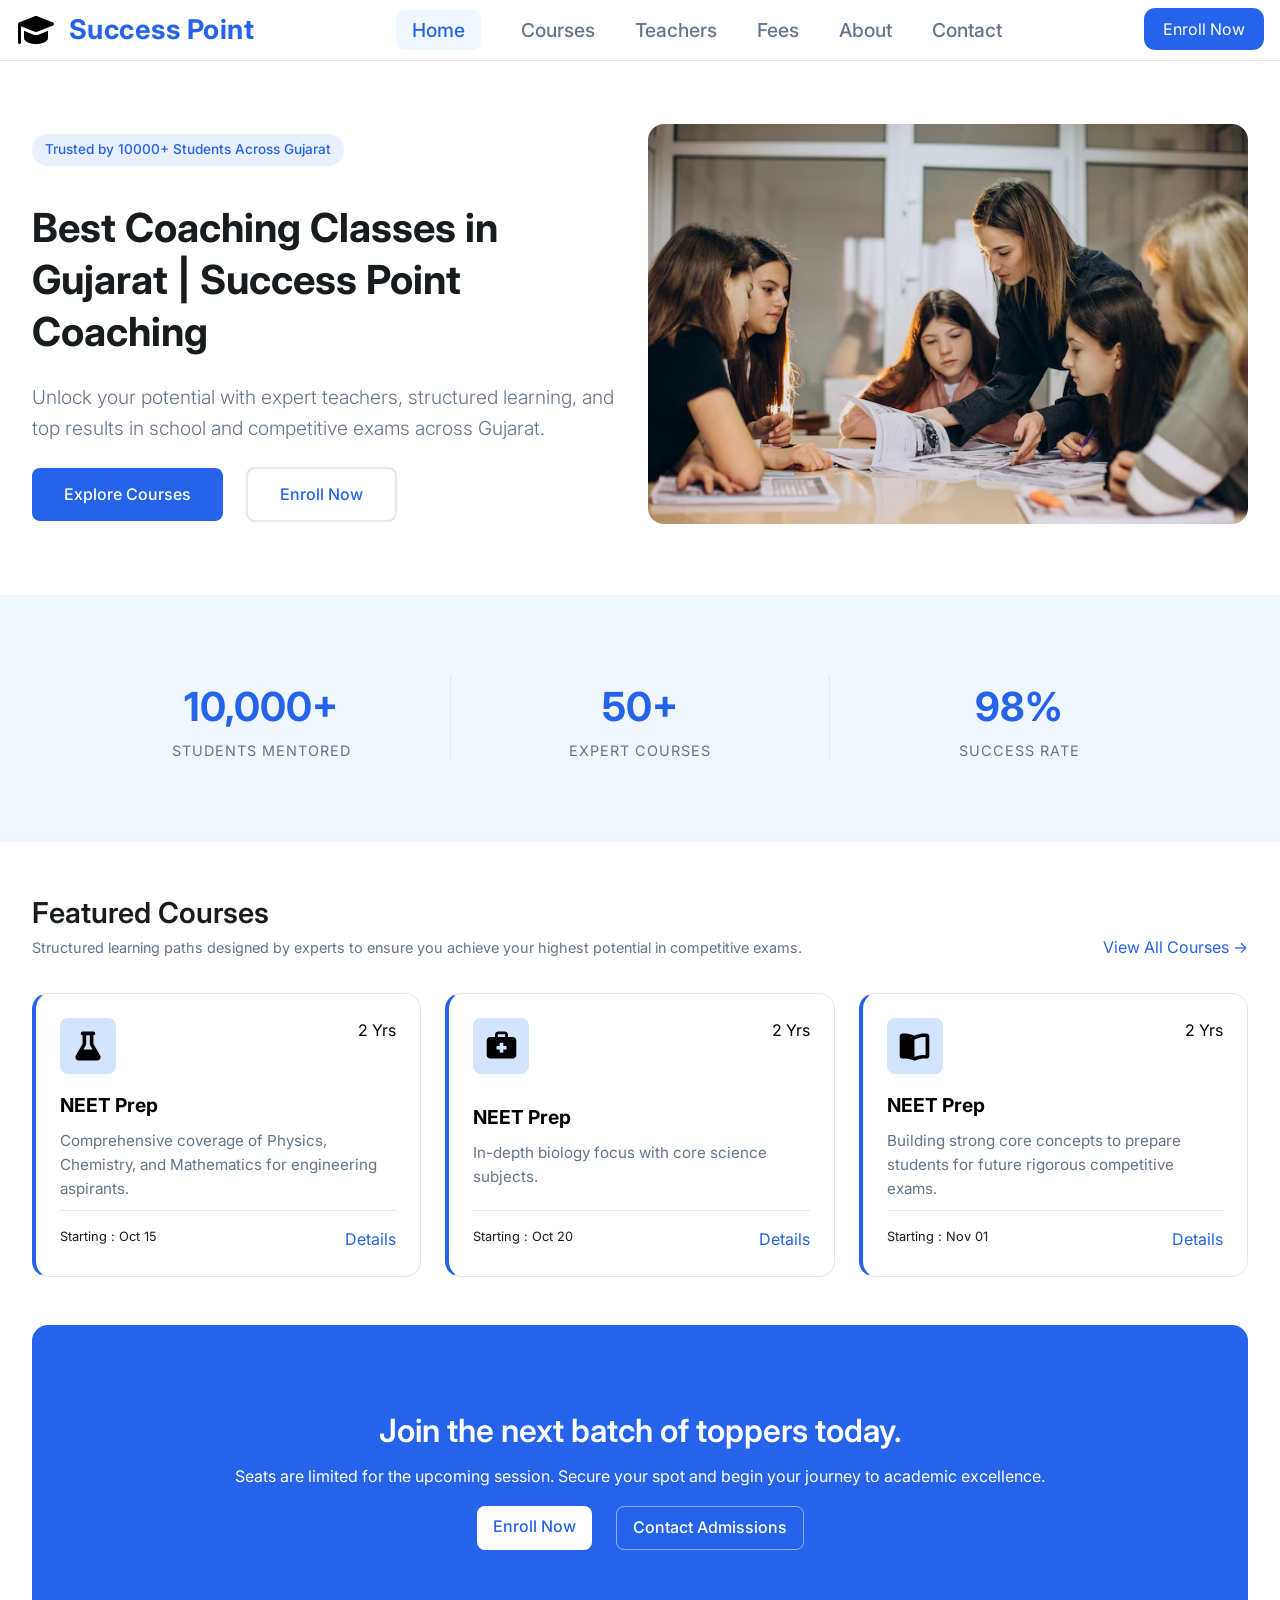
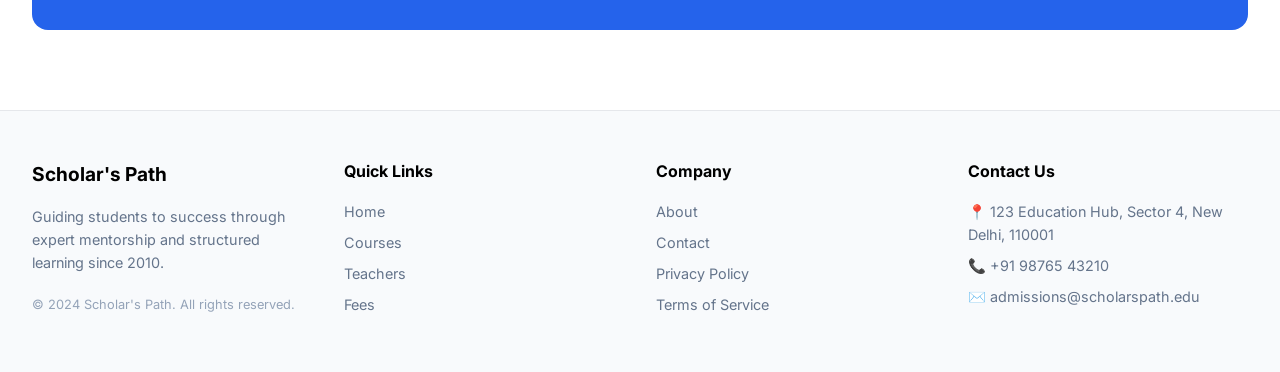
==== index.html @ a9bd7fce "coaching classes" ====
<!DOCTYPE html>
<html lang="en">
<head>
    <meta charset="UTF-8">
    <meta name="viewport" content="width=device-width, initial-scale=1.0">
    <title>Success Point Coaching Classes in Gujarat | Best Tuition for School Students</title>
    <link rel="stylesheet" href="CSS/index.css">
    <link rel="stylesheet" href="/CSS/style.css">
    <link href="https://fonts.googleapis.com/css2?family=Inter:wght@300;400;500;600;700&display=swap" rel="stylesheet">
    <meta name="description" content="Join Success Point Coaching Classes in Gujarat for expert tuition in Maths, Science & Commerce. Online & offline classes, experienced teachers & best results for school students.">
</head>
<body>
    <!-- header part -->
    <header class="header-container">
        <div class="header-content">
            <!-- Logo -->
            <div class="logo-container">
                <a href="#home" class="logo-content">
                    <img src="/Images/graduation-cap.svg" alt="Logo" class="logo-img">
                    <span class="logo-txt">Success Point</span>
                </a>
            </div>
             <!-- Navigation -->
            <nav>
                <ul class="nav-link">
                    <li><a href="index.html" class="nav-link-txt active">Home</a></li>
                    <li><a href="subject.html" class="nav-link-txt">Courses</a></li>
                    <li><a href="teachers.html" class="nav-link-txt">Teachers</a></li>
                    <li><a href="fees.html" class="nav-link-txt">Fees</a></li>
                    <li><a href="about.html" class="nav-link-txt">About</a></li>
                    <li><a href="contact.html" class="nav-link-txt">Contact</a></li>
                </ul>
            </nav>
            <!--Enroll Button-->
            <div class="header-button">
                <a href="Register and login/register.html" class="Enroll-button">Enroll Now</a>
            </div>
        </div>
    </header>
    <!-- section part -->
    <main class="section-container">
        <section class="section-content">
                <!-- section left  -->
                <div class="section-left">
                    <span class="tagline">Trusted by 10000+ Students Across Gujarat</span>
                    <h1 class="section-left-title">Best Coaching Classes in Gujarat | Success Point Coaching</h1>
                    <p class="section-left-des">Unlock your potential with expert teachers, structured learning, and top results 
                in school and competitive exams across Gujarat.</p>
                    <!-- section-button -->
                    <div class="section-btn">
                        <a href="#explore" class="explore-btn">Explore Courses</a>
                        <a href="#enroll" class="enroll-btn">Enroll Now</a>
                    </div>
                </div>
                <!-- section right -->
                <div class="section-right">
                    <div class="section-right-img-container">
                        <img src="/Images/section-img.avif" alt="Students studying at Success Point Coaching Classes in Gujarat" loading="lazy" class="section-right-img">
                    </div>
                </div>
        </section>
    </main>
    <!-- achivement section -->
    <section class="stats-container" aria-label="Coaching achievements">
        <div class="stats-content">
            <article class="stat-item">
                <h2 class="stat-item-title">10,000+</h2>
                <p class="stat-item-desc">Students Mentored</p>
            </article>
            <article class="stat-item">
                <h2 class="stat-item-title">50+</h2>
                <p class="stat-item-desc">Expert Courses</p>
            </article>
            <article class="stat-item">
                <h2 class="stat-item-title">98%</h2>
                <p class="stat-item-desc">Success Rate</p>
            </article>
        </div>
    </section>
    <!-- Featured Courses section -->
    <section class="courses-container">
        <div class="courses-content">
            <header class="courses-header">
                <div class="course-header-left">
                    <h2 class="courses-header-title">Featured Courses</h2>
                    <p class="courses-header-desc">
                    Structured learning paths designed by experts to ensure you achieve your highest 
                    potential in competitive exams.
                    </p>
                </div>
                <a href="#" class="view-all">View All Courses →</a>
            </header>
            <div class="courses-cards">
                <!-- Card 1 -->
                <article class="course-card">
                    <div class="course-card-top">
                        <div class="course-card-top-img-container">
                            <img src="/Images/Chemistry.svg" alt="chemistry" class="course-card-top-img">
                        </div>
                        <span class="badge">2 Yrs</span>
                    </div>
                    <div class="course-card-body">
                        <h3 class="course-card-title">NEET Prep</h3>
                        <p class="course-card-desc">Comprehensive coverage of Physics, Chemistry, and Mathematics for engineering aspirants.</p>
                    </div>
                    <div class="course-footer">
                        <span class="course-footer-span">Starting : Oct 15</span>
                        <a href="#" class="course-footer-details">Details</a>
                    </div>
                </article>
                <!-- Card 2 -->
                <article class="course-card">
                    <div class="course-card-top">
                        <div class="course-card-top-img-container">
                            <img src="/Images/medical.svg" alt="chemistry" class="course-card-top-img">
                        </div>
                        <span class="badge">2 Yrs</span>
                    </div>
                    <div class="course-card-body">
                        <h3 class="course-card-title">NEET Prep</h3>
                        <p class="course-card-desc">In-depth biology focus with core science subjects.</p>
                    </div>
                    <div class="course-footer">
                        <span class="course-footer-span">Starting : Oct 20</span>
                        <a href="#" class="course-footer-details">Details</a>
                    </div>
                </article>
                <!-- Card 3 -->
                <article class="course-card">
                    <div class="course-card-top">
                        <div class="course-card-top-img-container">
                            <img src="/Images/book.svg" alt="chemistry" class="course-card-top-img">
                        </div>
                        <span class="badge">2 Yrs</span>
                    </div>
                    <div class="course-card-body">
                        <h3 class="course-card-title">NEET Prep</h3>
                        <p class="course-card-desc">Building strong core concepts to prepare students for future rigorous competitive exams.</p>
                    </div>
                    <div class="course-footer">
                        <span class="course-footer-span">Starting : Nov 01</span>
                        <a href="#" class="course-footer-details">Details</a>
                    </div>
                </article>
            </div>
        </div>
    </section>
    <!-- CTA section -->
    <section class="cta-section">
        <div class="cta-content">
            <h2 class="cta-content-title">Join the next batch of toppers today.</h2>
            <p class="cta-content-desc">
                Seats are limited for the upcoming session. Secure your spot and begin 
                your journey to academic excellence.
            </p>
            <div class="cta-buttons">
                <a href="#" class="primary-btn">Enroll Now</a>
                <a href="#" class="secondary-btn">Contact Admissions</a>
            </div>
        </div>
    </section>
    <!--footer section-->
    <footer class="footer">
        <div class="footer-container">
            <!-- Left -->
            <div class="footer-col fade-in fade-in-delay-1">
                <h3 class="footer-col-title">Scholar's Path</h3>
                <p class="footer-col-desc">
                    Guiding students to success through expert mentorship and structured 
                    learning since 2010.
                </p>
                <span class="copyright">
                    © 2024 Scholar's Path. All rights reserved.
                </span>
            </div>
            <!-- Quick Links -->
            <div class="footer-col fade-in fade-in-delay-2">
                <h4 class="quick-title">Quick Links</h4>
                <ul class="footer-links">
                    <li class="footer-col-link"><a href="index.html" class="footer-col-link active">Home</a></li>
                    <li class="footer-col-link"><a href="course.html" class="footer-col-link">Courses</a></li>
                    <li class="footer-col-link"><a href="teachers.html" class="footer-col-link">Teachers</a></li>
                    <li class="footer-col-link"><a href="fees.html" class="footer-col-link">Fees</a></li>
                </ul>
            </div>
            <!-- Company -->
            <div class="footer-col fade-in fade-in-delay-3">
                <h4 class="quick-title">Company</h4>
                <ul class="footer-links">
                    <li class="footer-col-link"><a href="#" class="footer-col-link">About</a></li>
                    <li class="footer-col-link"><a href="#" class="footer-col-link">Contact</a></li>
                    <li class="footer-col-link"><a href="#" class="footer-col-link">Privacy Policy</a></li>
                    <li class="footer-col-link"><a href="#" class="footer-col-link">Terms of Service</a></li>
                </ul>
            </div>
            <!-- Contact -->
            <div class="footer-col fade-in fade-in-delay-4">
                <h4 class="quick-title">Contact Us</h4>
                <ul class="footer-links">
                    <li class="footer-col-link">📍 123 Education Hub, Sector 4, New Delhi, 110001</li>
                    <li class="footer-col-link">📞 +91 98765 43210</li>
                    <li class="footer-col-link">✉️ admissions@scholarspath.edu</li>
                </ul>
            </div>
        </div>
    </footer>
</body>
</html>
---- CSS/index.css ----
/* :root{
    --second-primary-color: #6366f1;
    --second-accent-color: #3f83f8;
    --text-color: #333333;
    --link-color: #2563eb;
    --background-color: #ffffff;
    --light-gray: #f0f0f0;
    --gray: #808080;
    --dark-gray: #555;
    --primary-color: #3B82F6;
    --secondary-color: #EFF6FF;
    --tertiary-color: #10B981;
    --accent-color: #8B5CF6;
    --primary-text-color: rgb(107, 114, 128);
    --heading-color: rgb(17, 24, 39);
} */

:root{
    --primary-color: #2563EB;
    --secondary-color: #F0F7FF;
    --tertiary-color: #64748B;
    --neutral-color: #F8FAFC;
    --background-color: #ffffff;
    --btn-hover-color: #0053DB;
    --border-color: #E5E7EB;
    --heading-color: #191C1E;
}

        /* section part */

.section-container{
    width: 100%;
    display: flex;
    justify-content: center;
    align-items: center;
    margin: 4rem 0;
}

.section-content{
    width: 100%;
    max-width: 1440px;
    display: flex;
    flex-direction: row;
    justify-content: space-between;
    align-items: center;
    gap: 1rem;
    padding: 0rem 2rem;
}

.section-left{
    display: flex;
    flex: 1;
    flex-direction: column;
    justify-content: center;
    align-items: flex-start;
    gap: 1.5rem;
    
}

.tagline{
    width: fit-content;
    display: inline-block;
    padding: 0.3rem 0.8rem;
    background-color: rgba(37, 99, 235, 0.1); /* light blue */
    color: var(--primary-color);
    border-radius: 999px;
    font-size: 0.85rem;
    font-weight: 500;
    margin-bottom: 0.8rem;
}

.section-left-title{
    color: var(--heading-color);
    font-size: 2.5rem;
    font-weight: 700;
    line-height: 1.3;
}

.section-left-des{
    color: var(--tertiary-color);
    font-size: 1.2rem;
    font-weight: 300;
}

.section-btn{
    display: flex;
    flex-direction: row;
    gap: 1.5rem;
}

.explore-btn{
    padding: 0.7rem 2rem;
    /* display: flex;
    align-items: center;
    gap: 0.5rem; */
    background-color: var(--primary-color);
    border-radius: 0.5rem;
    text-decoration: none;
    color: var(--background-color);
    text-align: center;
    font-size: 1rem;
    font-weight: 500;
}

/* .explore-btn-img{
    width: 1rem;
    height: 1rem;
} */

.enroll-btn{
    padding: 0.8rem 2rem;
    background-color: var(--background-color);
    border-radius: 0.5rem;
    border: 1px solid var(--border-color);
    text-align: center;
    font-size: 1rem;
    text-decoration: none;
    color: var(--primary-color);
    box-shadow: 0 0 2px rgba(0, 0, 0, 0.3);
    font-weight: 500;
}

.explore-btn,
.enroll-btn{
    display: inline-flex;
    align-items: center;
    justify-content: center;
}

.explore-btn:hover{
    background-color: var(--btn-hover-color);
}

.enroll-btn:hover{
    background-color: rgba(245, 245, 245, 0.614);
}

.section-right{
    display: flex;
    flex: 1;
    justify-content: center;
}

.section-right-img{
    width: 100%;
    height: auto;
    border-radius: 1rem;
}

/* responsive section part  */

@media screen and (max-width:450px) {
    .section-btn{
        width: 100%;
        flex-direction: column;
    }
}

@media screen and (max-width: 600px){
    .section-left-title{
        font-size: 2rem;
    }

    .section-left-des{
        font-size: 1rem;
    }
}

@media screen and (max-width: 968px) {
    .section-content{
        flex-direction: column;
        text-align: center;
        gap: 3rem;
    }

    .section-left{
        max-width: 100%;
        align-items: center;
    }

    .section-btn{
        justify-content: center;
    }
}


   /* achivement section */

.stats-container{
    width: 100%;
    display: flex;
    justify-content: center;
    background-color: var(--secondary-color);
    padding: 3rem 0;
}

.stats-content{
    width: 100%;
    max-width: 1200px;
    display: flex;
    justify-content: space-between;
    align-items: center;
    text-align: center;
    padding: 2rem 2rem;
}

.stat-item{
    flex: 1;
    transition: transform 0.3s ease;
}

.stat-item:hover{
    transform: translateY(-5px);
}

.stat-item-title{
    font-size: 2.5rem;
    font-weight: 700;
    color: var(--primary-color);
}

.stat-item-desc{
    font-size: 0.9rem;
    color: var(--tertiary-color);
    letter-spacing: 1px;
    text-transform: uppercase;
}

.stat-item:not(:last-child){
    border-right: 1px solid var(--border-color);
}

/* achivement section */

@media screen and (max-width: 768px){
    .stats-content{
        flex-direction: column;
        gap: 2rem;
    }

    .stat-item:not(:last-child){
        border-right: none;
        border-bottom: 1px solid var(--border-color);
        padding-bottom: 1rem;
    }
}

    /* Featured Courses section */

.courses-container{
    width: 100%;
    display: flex;
    justify-content: center;
    align-items: center;
}

.courses-content{
    width: 100%;
    max-width: 1440px;
    display: flex;
    flex-direction: column;
    text-align: left;
    gap: 2rem;
    padding: 3rem 2rem;
}

.courses-header{
    display: flex;
    flex-direction: row;
    justify-content: space-between;
    align-items: last baseline;
}

.courses-header-title{
    font-size: 1.8rem;
    font-weight: 600;
    color: var(--heading-color);
}

.courses-header-desc{
    color: var(--tertiary-color);
    font-size: 0.9rem;
}

.view-all{
    text-decoration: none;
    font-size: 1rem;
    color: var(--primary-color);
}

.view-all:hover{
    border-bottom: 1px solid var(--primary-color);
}

.courses-cards{
    width: 100%;
    max-width: 1440px;
    display: grid;
    grid-template-columns: repeat(auto-fit, minmax(280px, 1fr));
    gap: 1.5rem;
}

.course-card{
    border: 1px solid var(--border-color);
    border-left: 4px solid var(--primary-color); /* BLUE LINE */
    padding: 1.5rem;
    position: relative;
    background-color: var(--background-color);
    border-radius: 1rem;
    transition: 0.3s ease;
    display: flex;
    flex-direction: column;
    gap: 0.5rem;
    justify-content: space-between;
}

.course-card:hover{
    transform: translateY(-5px);
    box-shadow: 0 10px 20px rgba(0,0,0,0.05);
}

.course-card-top{
    display: flex;
    justify-content: space-between;
    margin-bottom: 0.5rem;
}

.course-card-top-img-container{
    width: 3.5rem;
    height: 3.5rem;
    background-color: #D3E4FE;
    border-radius: 0.5rem;
    display: flex;
    justify-content: center;
    align-items: center;
}

.course-card-top-img{
    width: 2.3rem;
    height: 2.3rem;
}

.course-card-body{
    display: flex;
    flex-direction: column;
    gap: 0.5rem;
}

.course-card-title{
    font-size: 1.2rem;
}

.course-card-desc{
    color: var(--tertiary-color);
    font-size: 0.95rem;
}

.course-footer{
    display: flex;
    justify-content: space-between;
    border-top: 1px solid var(--border-color);
    padding-top: 1rem;
}

.course-footer-span{
    color: var(--heading-color);
    font-size: 0;
    font-size: 0.8rem;
}

.course-footer-details{
    color: var(--primary-color);
    text-decoration: none;
}

.course-footer-details:hover{
    border-bottom: 1px solid var(--primary-color);
}

@media screen and (max-width: 1000px) {
    .courses-header{
        width: 100%;
        flex-direction: column;
        align-items: flex-start;
        gap: 1.5rem;
    }
    .view-all{
        align-self: flex-end;
    }
}

    /* CTA section */

.cta-section{
    width: 100%;
    display: flex;
    justify-content: center;
    padding: 0rem 2rem;
    text-align: center;
    margin-bottom: 5rem;
    background-color: var(--background-color);
}

.cta-content{
    width: 100%;
    max-width: 1440px;
    padding: 5rem 2rem;
    color: var(--background-color);
    background: var(--primary-color);
    border-radius: 1rem;
}

.cta-content-title{
    font-size: 2rem;
    font-weight: 600;
    margin-bottom: 0.5rem;
}

.cta-content-desc{
    font-size: 1rem;
    margin-bottom: 1rem;
}

.cta-buttons{
    display: flex;
    flex-direction: row;
    gap: 1.5rem;
    justify-content: center;
}

.primary-btn{
    background-color: white;
    color: var(--primary-color);
    padding: 0.5rem 1rem;
    border-radius: 0.5rem;
    text-decoration: none;
    font-size: 1rem;
    font-weight: 500;
}

.primary-btn:hover{
    background-color: #f1f5f9;
}

.secondary-btn{
    border: 1px solid rgba(255,255,255,0.5);
    color: white;
    color: var(--background-color);
    padding: 0.5rem 1rem;
    border-radius: 0.5rem;
    text-decoration: none;
    font-size: 1rem;
    font-weight: 500;
}

.secondary-btn:hover{
    background-color: rgba(255,255,255,0.1);
}

@media (max-width: 600px){
    .cta-buttons{
        flex-direction: column;
    }

    .cta-content h2{
        font-size: 1.5rem;
    }
}
---- CSS/style.css ----
:root{
    --primary-color: #2563EB;
    --secondary-color: #F0F7FF;
    --tertiary-color: #64748B;
    --neutral-color: #F8FAFC;
    --background-color: #ffffff;
    --btn-hover-color: #0053DB;
    --border-color: #E5E7EB;
}

html{
    scroll-behavior: smooth;
}

*{
    margin: 0;
    padding: 0;
    box-sizing: border-box;
}

body{
    font-family: 'Inter', sans-serif;
     margin: 0;
    padding: 0;
    padding-top: 60px;
    overflow-x: hidden;
    line-height: 1.6;
}

  /* header part */

.header-container{
    width: 100%;
    display: flex;
    justify-content: center;
    border-bottom: 1px solid var(--border-color);
    position: fixed;
    top: 0;
    left: 0;
    z-index: 1000;
    padding: 0rem 1rem;
    background-color: var(--background-color);
}

.header-content{
    width: 100%;
    max-width: 1440px;
    height: 60px;
    display: flex;
    flex-direction: row;
    justify-content: space-between;
    align-items: center;
    background-color: var(--background-color);
}

.logo-content{
    display: flex;
    flex-direction: row;
    align-items: center;
    gap: 0.8rem;
    text-decoration: none;
}

.logo-img{
    width: 2.5rem;
    height: 2.5rem;
}

.logo-txt{
    color: var(--primary-color);
    font-size: 1.7rem;
    letter-spacing: 0.5px;
    font-weight: 700;
}

.nav-link{
    display: flex;
    flex-direction: row;
    gap: 2.5rem;
    list-style: none;
}

.nav-link .active{
    color: var(--primary-color);
    background-color: var(--secondary-color);
    padding: 0.5rem 1rem;
    border-radius: 0.5rem;
    border: none;
}

.nav-link-txt{
    text-decoration: none;
    color: var(--tertiary-color);
    font-size: 1.2rem;
    font-weight: 500;
    /* padding: 0.5rem 0.8rem; */
    /* border-radius: 0.5rem; */
    border-bottom: 2px solid var(--background-color);
    padding-bottom: 0.5rem;
}

.nav-link-txt:hover{
    color: var(--primary-color);
    border-color: var(--primary-color);
}


.Enroll-button{
    padding: 0.7rem 1.2rem;
    border: none;
    border-radius: 0.7rem;
    background-color: var(--primary-color);
    color: white;
    font-size: 1rem;
    font-weight: 400;
    text-decoration: none;
}

.Enroll-button:hover{
    background-color: var(--btn-hover-color);
}

@media screen and (max-width:450px) {
    .header-content{
        justify-content: center;
    }
    .Enroll-button{
        display: none;
    }    
}

@media screen and (max-width:1000px) {
    .nav-link{
        display: none;
    }    
}

    /* footer section */

.footer{
    width: 100%;
    background-color: #f8fafc;
    border-top: 1px solid var(--border-color);
}

.footer-container{
    width: 100%;
    max-width: 1440px;
    margin: auto;
    display: grid;
    grid-template-columns: repeat(4, 1fr);
    gap: 2rem;
    padding: 3rem 2rem;
}

.quick-title{
    margin-bottom: 1rem;
}

.footer-col-title{
    font-size: 1.2rem;
    margin-bottom: 1rem;
}

.footer-col-desc{
    color: #64748b;
    font-size: 0.9rem;
    margin-bottom: 1rem;
}

.footer-links{
    list-style: none;
}

.footer-col-link{
    text-decoration: none;
    color: #64748b;
    font-size: 0.9rem;
    transition: 0.3s;
    margin-bottom: 0.5rem;
}

.footer-col-link:hover{
    color: var(--primary-color);
    transform: translateX(3px);
}

.copyright{
    font-size: 0.8rem;
    color: #94a3b8;
}

.fade-in{
    opacity: 0;
    transform: translateY(20px);
    animation: fadeUp 0.8s ease forwards;
}

@keyframes fadeUp{
    to{
        opacity: 1;
        transform: translateY(0);
    }
}

.fade-in-delay-1{ animation-delay: 0.2s; }
.fade-in-delay-2{ animation-delay: 0.4s; }
.fade-in-delay-3{ animation-delay: 0.6s; }
.fade-in-delay-4{ animation-delay: 0.8s; }

@media (max-width: 900px){
    .footer-container{
        grid-template-columns: repeat(2, 1fr);
    }
}

@media (max-width: 600px){
    .footer-container{
        grid-template-columns: 1fr;
    }
}
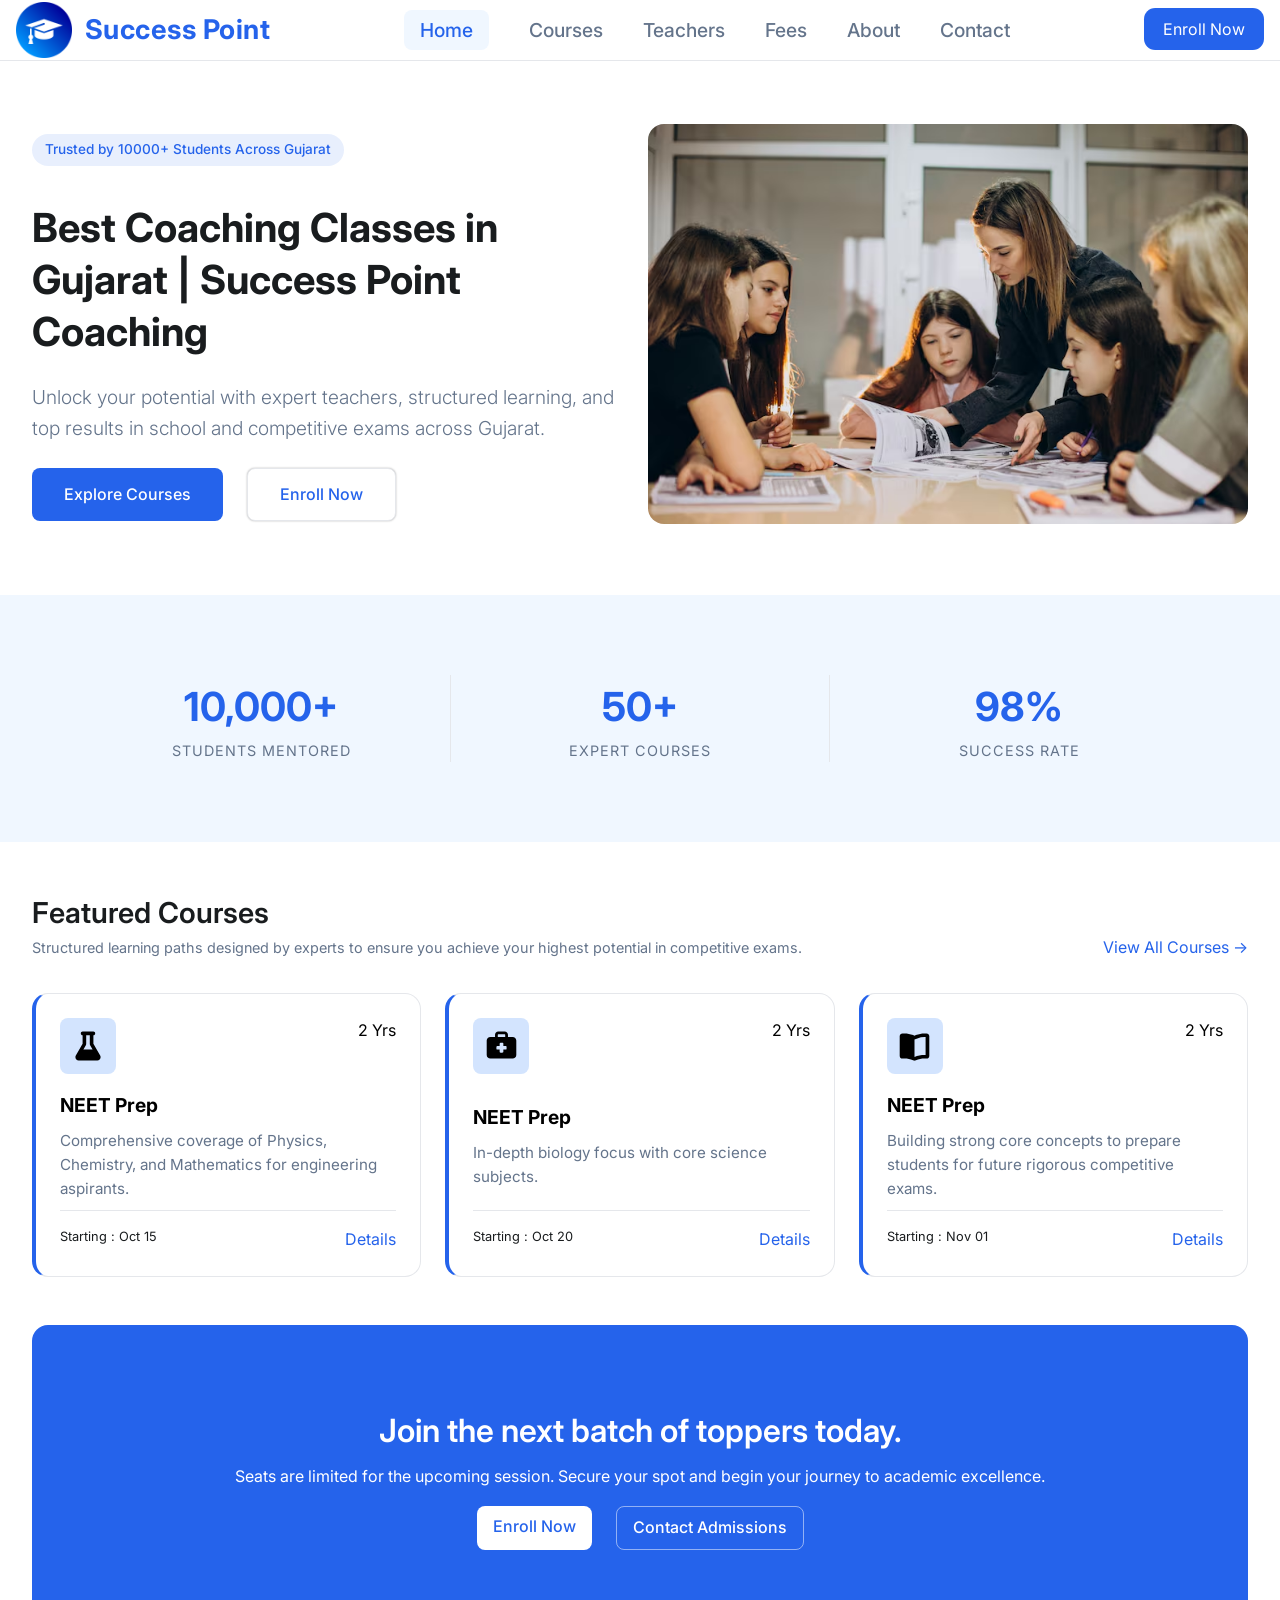
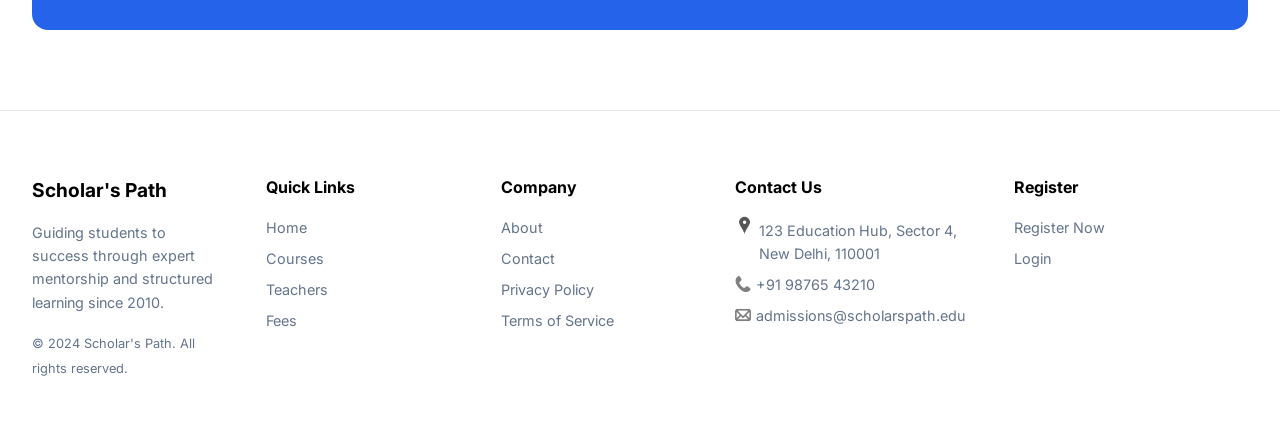
==== commit eae8fdb0: "add logi,forgot password page and responsive all pages and other changes" ====
--- a/index.html
+++ b/index.html
@@ -16,7 +16,7 @@
             <!-- Logo -->
             <div class="logo-container">
                 <a href="#home" class="logo-content">
-                    <img src="/Images/graduation-cap.svg" alt="Logo" class="logo-img">
+                    <img src="/Images/logo.png" alt="Logo" class="logo-img">
                     <span class="logo-txt">Success Point</span>
                 </a>
             </div>
@@ -45,11 +45,11 @@
                     <span class="tagline">Trusted by 10000+ Students Across Gujarat</span>
                     <h1 class="section-left-title">Best Coaching Classes in Gujarat | Success Point Coaching</h1>
                     <p class="section-left-des">Unlock your potential with expert teachers, structured learning, and top results 
-                in school and competitive exams across Gujarat.</p>
+                    in school and competitive exams across Gujarat.</p>
                     <!-- section-button -->
                     <div class="section-btn">
-                        <a href="#explore" class="explore-btn">Explore Courses</a>
-                        <a href="#enroll" class="enroll-btn">Enroll Now</a>
+                        <a href="courses.html" class="explore-btn">Explore Courses</a>
+                        <a href="/Register and login/register.html" class="enroll-btn" target="_blank">Enroll Now</a>
                     </div>
                 </div>
                 <!-- section right -->
@@ -154,7 +154,7 @@
                 your journey to academic excellence.
             </p>
             <div class="cta-buttons">
-                <a href="#" class="primary-btn">Enroll Now</a>
+                <a href="Register and login/register.html" class="primary-btn">Enroll Now</a>
                 <a href="#" class="secondary-btn">Contact Admissions</a>
             </div>
         </div>
@@ -163,7 +163,7 @@
     <footer class="footer">
         <div class="footer-container">
             <!-- Left -->
-            <div class="footer-col fade-in fade-in-delay-1">
+            <div class="footer-col fade-in fade-in-delay-1 footer-col-1">
                 <h3 class="footer-col-title">Scholar's Path</h3>
                 <p class="footer-col-desc">
                     Guiding students to success through expert mentorship and structured 
@@ -194,12 +194,28 @@
                 </ul>
             </div>
             <!-- Contact -->
-            <div class="footer-col fade-in fade-in-delay-4">
+            <div class="footer-col fade-in fade-in-delay-4 footer-col-1">
                 <h4 class="quick-title">Contact Us</h4>
                 <ul class="footer-links">
-                    <li class="footer-col-link">📍 123 Education Hub, Sector 4, New Delhi, 110001</li>
-                    <li class="footer-col-link">📞 +91 98765 43210</li>
-                    <li class="footer-col-link">✉️ admissions@scholarspath.edu</li>
+                    <li class="footer-col-contact-link footer-contact-location">
+                        <img src="/Images/location-img.png" alt="" class="contact-img contact-location">
+                        123 Education Hub, Sector 4, New Delhi, 110001</li>
+                    <li class="footer-col-contact-link footer-contact">
+                        <img src="/Images/call-img.png" alt="" class="contact-img"> 
+                        +91 98765 43210
+                    </li>
+                    <li class="footer-col-contact-link footer-contact">
+                        <img src="/Images/email-img.png" alt="" class="contact-img">
+                        admissions@scholarspath.edu
+                    </li>
+                </ul>
+            </div>
+            <!--Register and logo box-->
+            <div class="footer-col fade-in fade-in-delay-3">
+                <h4 class="quick-title">Register</h4>
+                <ul class="footer-links">
+                    <li class="footer-col-link"><a href="Register and login/register.html" class="footer-col-link">Register Now</a></li>
+                    <li class="footer-col-link"><a href="Register and login/login.html" class="footer-col-link">Login</a></li>
                 </ul>
             </div>
         </div>
--- a/CSS/style.css
+++ b/CSS/style.css
@@ -20,7 +20,7 @@
 
 body{
     font-family: 'Inter', sans-serif;
-     margin: 0;
+    margin: 0;
     padding: 0;
     padding-top: 60px;
     overflow-x: hidden;
@@ -62,8 +62,8 @@
 }
 
 .logo-img{
-    width: 2.5rem;
-    height: 2.5rem;
+    width: 3.5rem;
+    height: 3.5rem;
 }
 
 .logo-txt{
@@ -139,7 +139,7 @@
 
 .footer{
     width: 100%;
-    background-color: #f8fafc;
+    background-color: var(--background-color);
     border-top: 1px solid var(--border-color);
 }
 
@@ -148,22 +148,25 @@
     max-width: 1440px;
     margin: auto;
     display: grid;
-    grid-template-columns: repeat(4, 1fr);
-    gap: 2rem;
+    grid-template-columns: repeat(5, 1fr);
     padding: 3rem 2rem;
 }
 
+.footer-col-1{
+    margin-right: 3rem;
+}
+
 .quick-title{
-    margin-bottom: 1rem;
+    margin: 1rem 0;
 }
 
 .footer-col-title{
     font-size: 1.2rem;
-    margin-bottom: 1rem;
+    margin: 1rem 0;
 }
 
 .footer-col-desc{
-    color: #64748b;
+    color: var(--tertiary-color);
     font-size: 0.9rem;
     margin-bottom: 1rem;
 }
@@ -174,12 +177,44 @@
 
 .footer-col-link{
     text-decoration: none;
-    color: #64748b;
+    color: var(--tertiary-color);
     font-size: 0.9rem;
     transition: 0.3s;
     margin-bottom: 0.5rem;
 }
 
+.footer-col-contact-link{
+    text-decoration: none;
+    color: var(--tertiary-color);
+    font-size: 0.9rem;
+    transition: 0.3s;
+    margin-bottom: 0.5rem;
+}
+
+.footer-contact{
+    display: flex;
+    flex-direction: row;
+    align-items: center;
+    gap: 0.3rem;
+}
+
+.footer-contact-location{
+    display: flex;
+    flex-direction: row;
+    align-items: baseline;
+    gap: 0.3rem;
+}
+
+.contact-img{
+    width: 1rem;
+    height: 1rem;
+}
+
+.contact-location{
+    width: 1.2rem;
+    height: 1.2rem;
+}
+
 .footer-col-link:hover{
     color: var(--primary-color);
     transform: translateX(3px);
@@ -187,7 +222,7 @@
 
 .copyright{
     font-size: 0.8rem;
-    color: #94a3b8;
+    color: var(--tertiary-color);
 }
 
 .fade-in{
@@ -208,14 +243,20 @@
 .fade-in-delay-3{ animation-delay: 0.6s; }
 .fade-in-delay-4{ animation-delay: 0.8s; }
 
-@media (max-width: 900px){
+@media (max-width: 1220px){
     .footer-container{
-        grid-template-columns: repeat(2, 1fr);
-    }
-}
-
-@media (max-width: 600px){
+        grid-template-columns: repeat(3, 1fr);
+    }
+}
+
+@media (max-width: 780px){
+    .footer-container{
+        grid-template-columns: repeat(2,1fr);
+    }
+}
+
+@media screen and (max-width:650px) {
     .footer-container{
         grid-template-columns: 1fr;
-    }
+    }    
 }
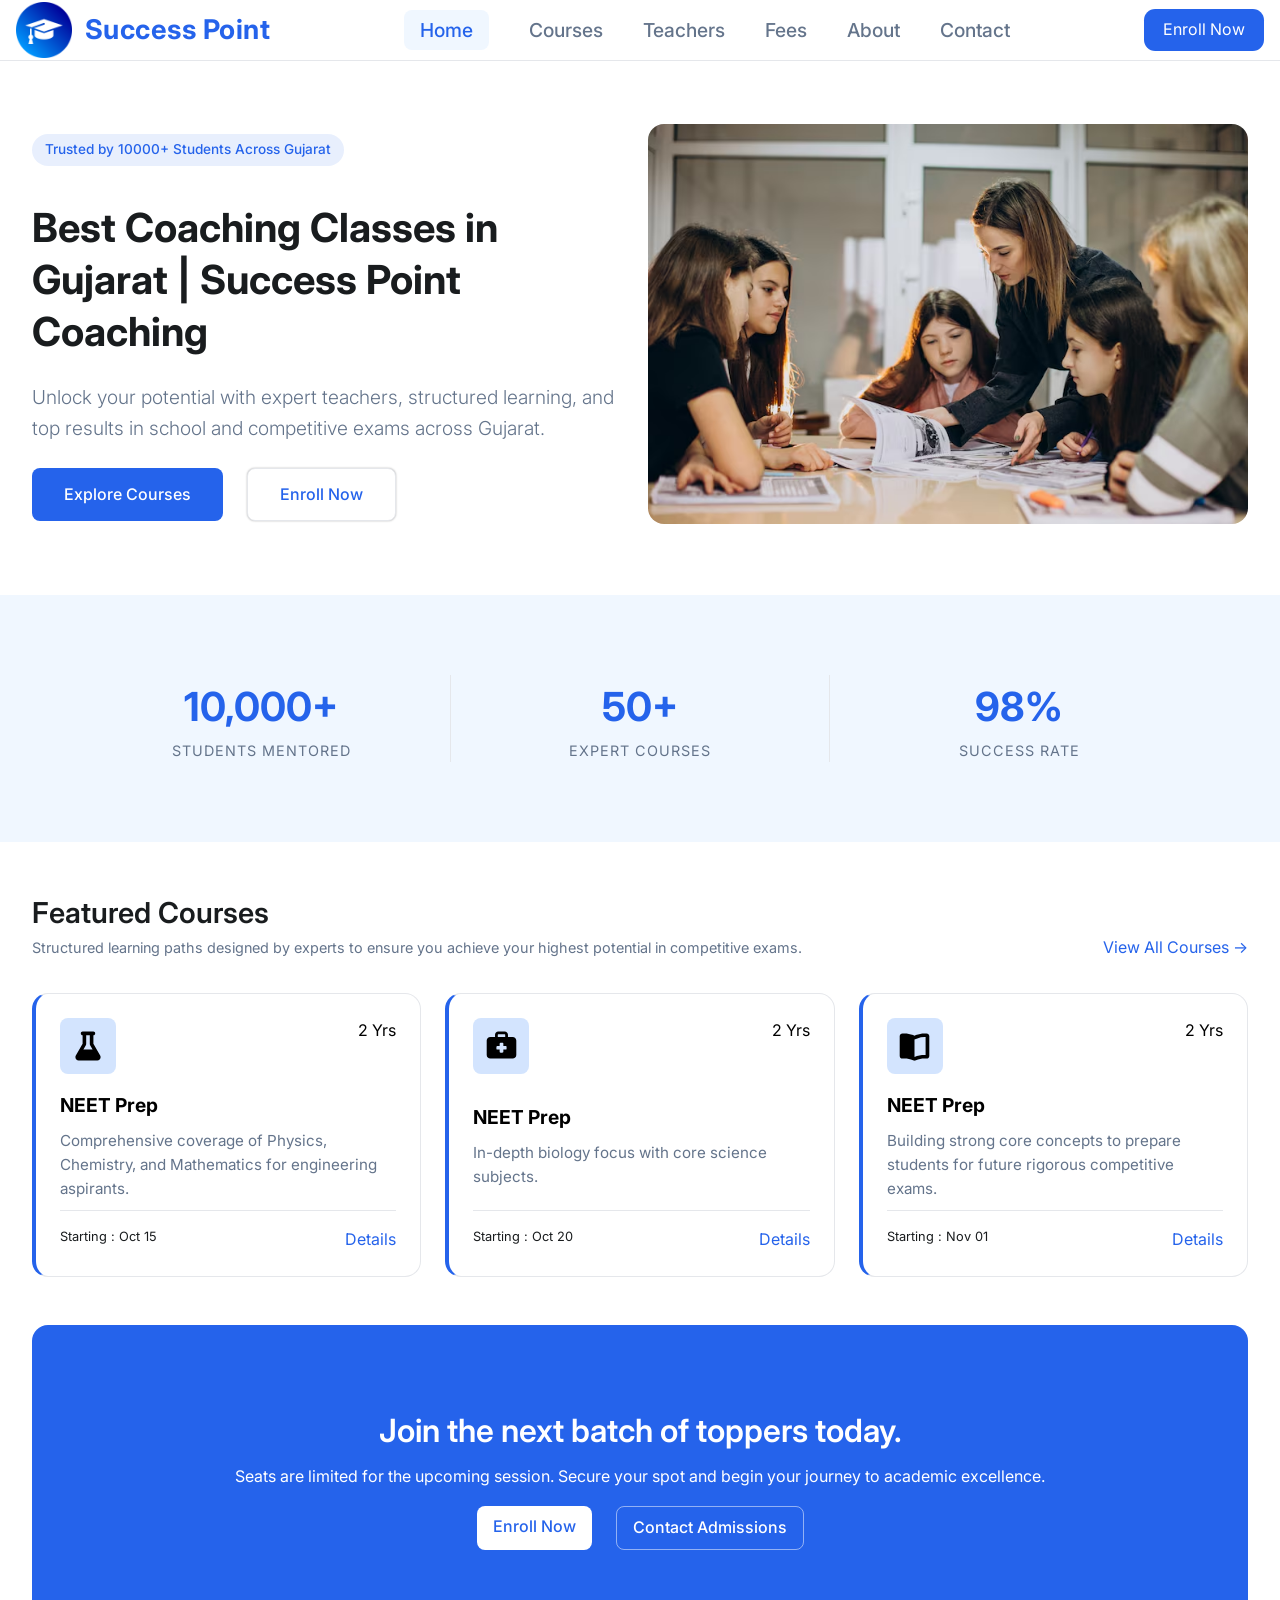
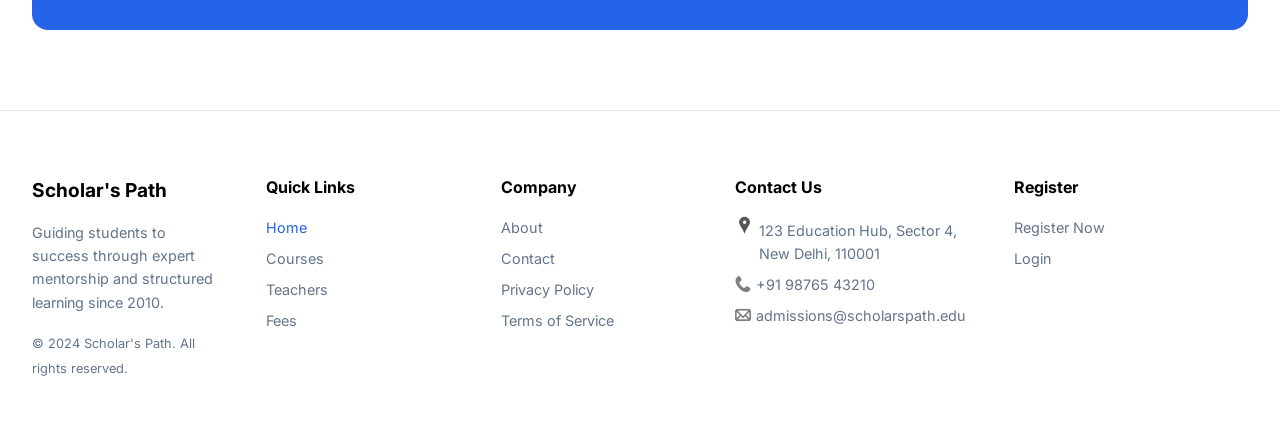
==== commit 642d17a8: "add terms and condition page" ====
--- a/index.html
+++ b/index.html
@@ -4,8 +4,8 @@
     <meta charset="UTF-8">
     <meta name="viewport" content="width=device-width, initial-scale=1.0">
     <title>Success Point Coaching Classes in Gujarat | Best Tuition for School Students</title>
+    <link rel="stylesheet" href="/CSS/style.css">
     <link rel="stylesheet" href="CSS/index.css">
-    <link rel="stylesheet" href="/CSS/style.css">
     <link href="https://fonts.googleapis.com/css2?family=Inter:wght@300;400;500;600;700&display=swap" rel="stylesheet">
     <meta name="description" content="Join Success Point Coaching Classes in Gujarat for expert tuition in Maths, Science & Commerce. Online & offline classes, experienced teachers & best results for school students.">
 </head>
@@ -190,7 +190,7 @@
                     <li class="footer-col-link"><a href="#" class="footer-col-link">About</a></li>
                     <li class="footer-col-link"><a href="#" class="footer-col-link">Contact</a></li>
                     <li class="footer-col-link"><a href="#" class="footer-col-link">Privacy Policy</a></li>
-                    <li class="footer-col-link"><a href="#" class="footer-col-link">Terms of Service</a></li>
+                    <li class="footer-col-link"><a href="ter" class="footer-col-link">Terms of Service</a></li>
                 </ul>
             </div>
             <!-- Contact -->
--- a/CSS/style.css
+++ b/CSS/style.css
@@ -104,13 +104,35 @@
     border-color: var(--primary-color);
 }
 
+.header-button{
+    display: flex;
+    flex-direction: row;
+    gap: 0.5rem;
+    align-items: center;
+}
+
+.login-btn{
+    padding: 0.5rem 1.2rem;
+    border: none;
+    border-radius: 0.7rem;
+    background-color: var(--background-color);
+    color: var(--tertiary-color);
+    font-size: 1rem;
+    font-weight: 500;
+    text-decoration: none;
+}
+
+.login-btn:hover{
+    color: var(--primary-color);
+    background-color: #EFF6FF;
+}
 
 .Enroll-button{
-    padding: 0.7rem 1.2rem;
+    padding: 0.5rem 1.2rem;
     border: none;
     border-radius: 0.7rem;
     background-color: var(--primary-color);
-    color: white;
+    color: var(--background-color);
     font-size: 1rem;
     font-weight: 400;
     text-decoration: none;
@@ -124,9 +146,9 @@
     .header-content{
         justify-content: center;
     }
-    .Enroll-button{
+    .login-btn, .Enroll-button{
         display: none;
-    }    
+    }
 }
 
 @media screen and (max-width:1000px) {
@@ -175,6 +197,10 @@
     list-style: none;
 }
 
+.footer-links .active{
+    color: var(--primary-color);
+}
+
 .footer-col-link{
     text-decoration: none;
     color: var(--tertiary-color);
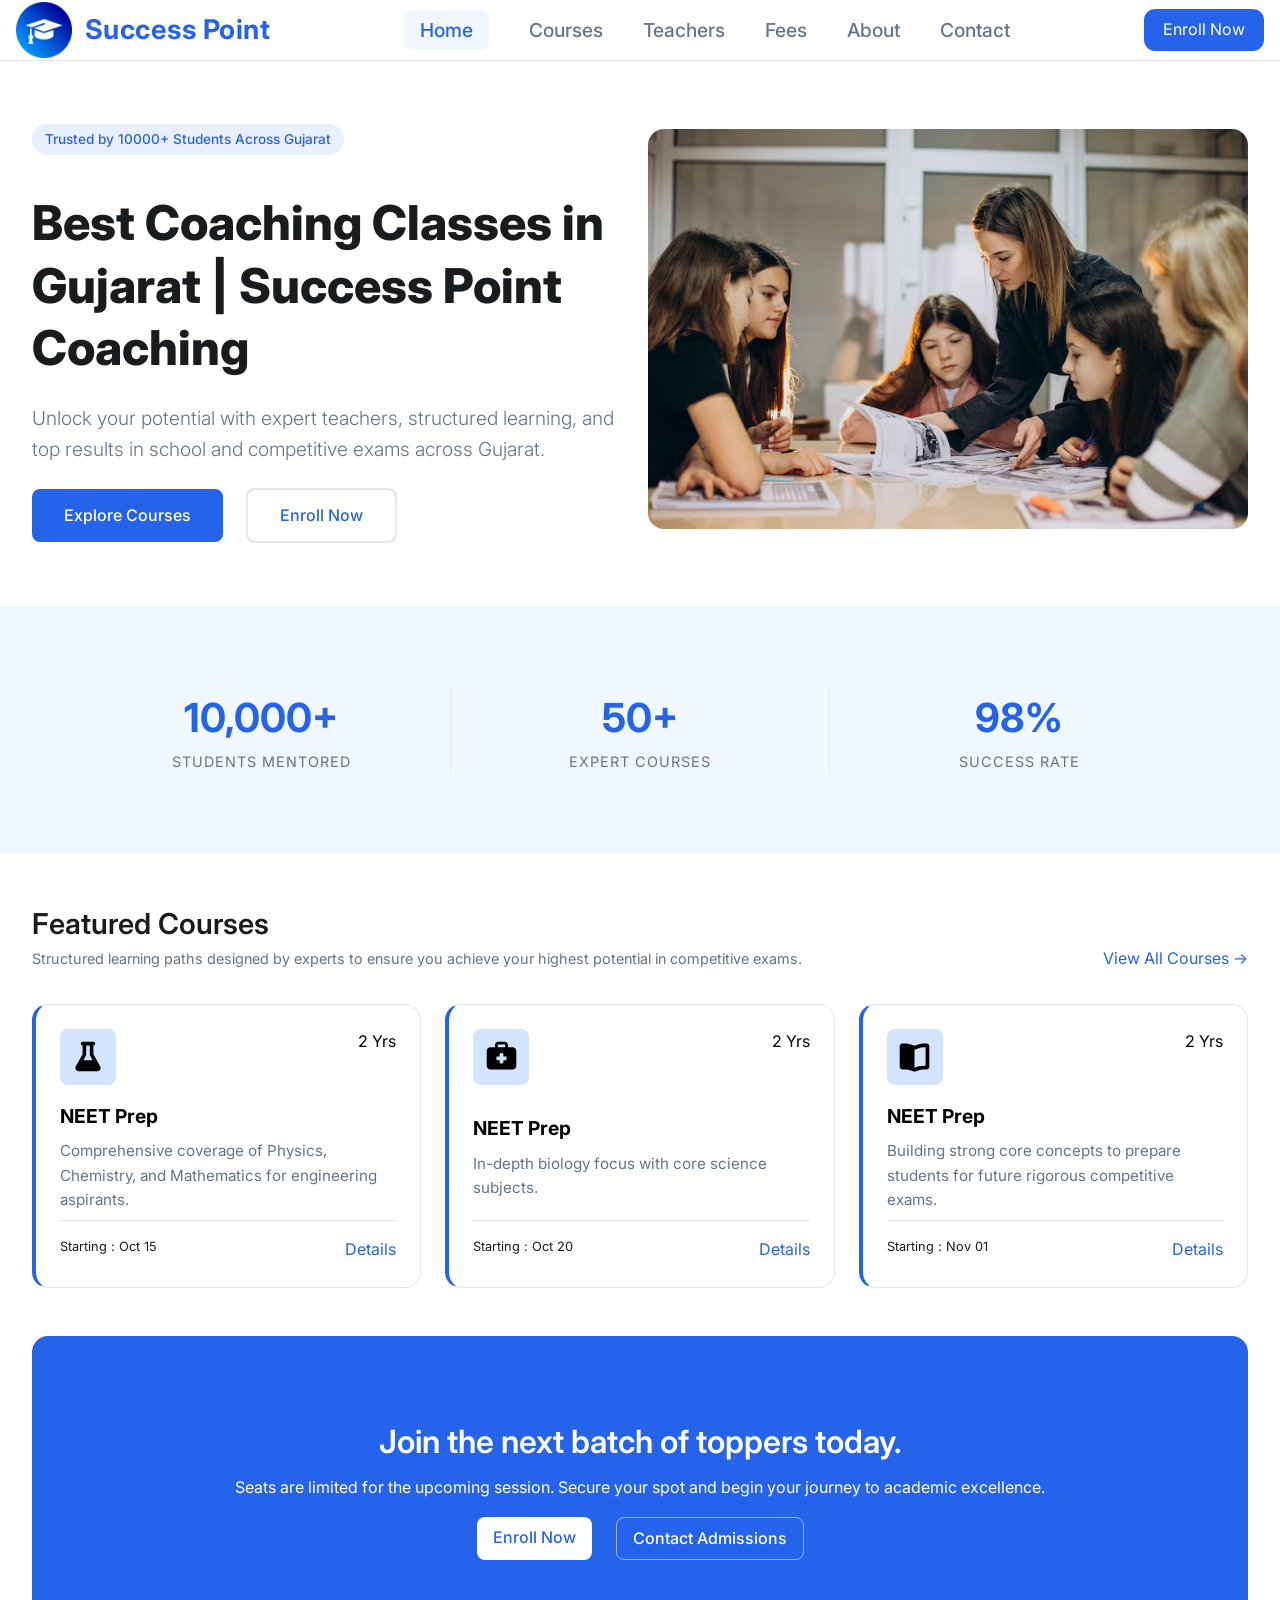
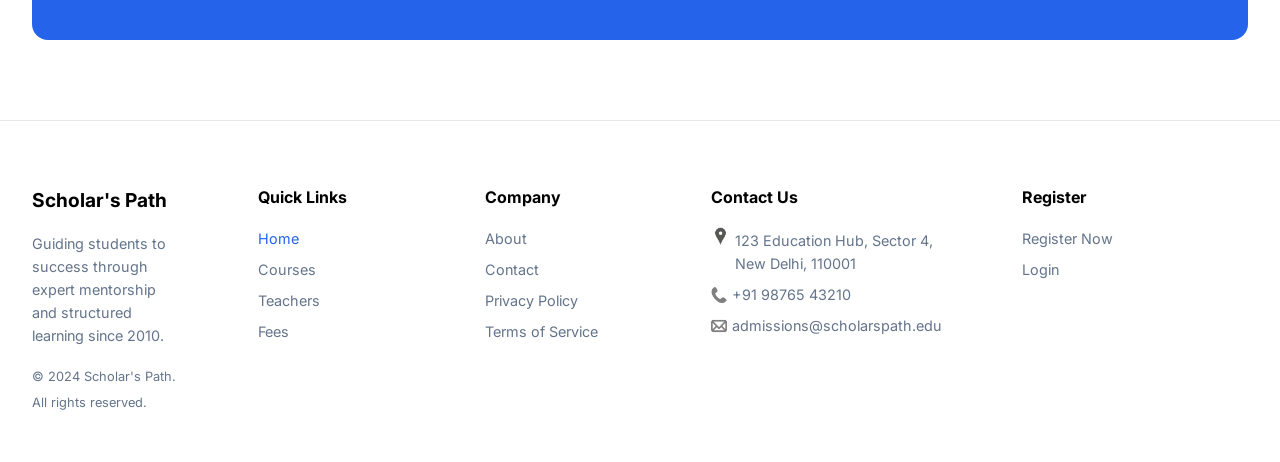
==== commit 0ee3e723: "add about page" ====
--- a/index.html
+++ b/index.html
@@ -8,6 +8,29 @@
     <link rel="stylesheet" href="CSS/index.css">
     <link href="https://fonts.googleapis.com/css2?family=Inter:wght@300;400;500;600;700&display=swap" rel="stylesheet">
     <meta name="description" content="Join Success Point Coaching Classes in Gujarat for expert tuition in Maths, Science & Commerce. Online & offline classes, experienced teachers & best results for school students.">
+    <!-- Favicon -->
+    <link rel="icon" type="image/png" sizes="32x32" href="/favicon/favicon-32x32.png">
+    <link rel="icon" type="image/png" sizes="16x16" href="/favicon/favicon-16x16.png">
+    <link rel="icon" type="image/png" sizes="96x96" href="/favicon/favicon-96x96.png">
+    <!-- Android -->
+    <link rel="icon" type="image/png" sizes="192x192" href="/favicon/android-icon-192x192.png">
+    <!-- Apple Touch Icons -->
+    <link rel="apple-touch-icon" sizes="57x57" href="/favicon/apple-icon-57x57.png">
+    <link rel="apple-touch-icon" sizes="60x60" href="/favicon/apple-icon-60x60.png">
+    <link rel="apple-touch-icon" sizes="72x72" href="/favicon/apple-icon-72x72.png">
+    <link rel="apple-touch-icon" sizes="76x76" href="/favicon/apple-icon-76x76.png">
+    <link rel="apple-touch-icon" sizes="114x114" href="/favicon/apple-icon-114x114.png">
+    <link rel="apple-touch-icon" sizes="120x120" href="/favicon/apple-icon-120x120.png">
+    <link rel="apple-touch-icon" sizes="144x144" href="/favicon/apple-icon-144x144.png">
+    <link rel="apple-touch-icon" sizes="152x152" href="/favicon/apple-icon-152x152.png">
+    <link rel="apple-touch-icon" sizes="180x180" href="/favicon/apple-icon-180x180.png">
+    <!-- Manifest -->
+    <link rel="manifest" href="/favicon/manifest.json">
+    <!-- Microsoft -->
+    <meta name="msapplication-TileColor" content="#ffffff">
+    <meta name="msapplication-TileImage" content="/favicon/ms-icon-144x144.png">
+    <!-- Theme Color -->
+    <meta name="theme-color" content="#ffffff">
 </head>
 <body>
     <!-- header part -->
@@ -187,10 +210,10 @@
             <div class="footer-col fade-in fade-in-delay-3">
                 <h4 class="quick-title">Company</h4>
                 <ul class="footer-links">
-                    <li class="footer-col-link"><a href="#" class="footer-col-link">About</a></li>
-                    <li class="footer-col-link"><a href="#" class="footer-col-link">Contact</a></li>
-                    <li class="footer-col-link"><a href="#" class="footer-col-link">Privacy Policy</a></li>
-                    <li class="footer-col-link"><a href="ter" class="footer-col-link">Terms of Service</a></li>
+                    <li class="footer-col-link"><a href="about.html" class="footer-col-link">About</a></li>
+                    <li class="footer-col-link"><a href="contact.html" class="footer-col-link">Contact</a></li>
+                    <li class="footer-col-link"><a href="privacy.html" class="footer-col-link">Privacy Policy</a></li>
+                    <li class="footer-col-link"><a href="terms.html" class="footer-col-link">Terms of Service</a></li>
                 </ul>
             </div>
             <!-- Contact -->
--- a/CSS/style.css
+++ b/CSS/style.css
@@ -146,13 +146,25 @@
     .header-content{
         justify-content: center;
     }
-    .login-btn, .Enroll-button{
+    .Enroll-button{
         display: none;
     }
 }
 
-@media screen and (max-width:1000px) {
+@media screen and (max-width:600px) {
+    .login-btn{
+        display: none;
+    }    
+}
+
+@media screen and (max-width:1075px) {
     .nav-link{
+        display: none;
+    }    
+}
+
+@media (min-width: 1075px) and (max-width:1170px) {
+    .login-btn{
         display: none;
     }    
 }
@@ -175,7 +187,7 @@
 }
 
 .footer-col-1{
-    margin-right: 3rem;
+    margin-right: 5rem;
 }
 
 .quick-title{
--- a/CSS/index.css
+++ b/CSS/index.css
@@ -71,8 +71,8 @@
 
 .section-left-title{
     color: var(--heading-color);
-    font-size: 2.5rem;
-    font-weight: 700;
+    font-size: 3rem;
+    font-weight: 800;
     line-height: 1.3;
 }
 
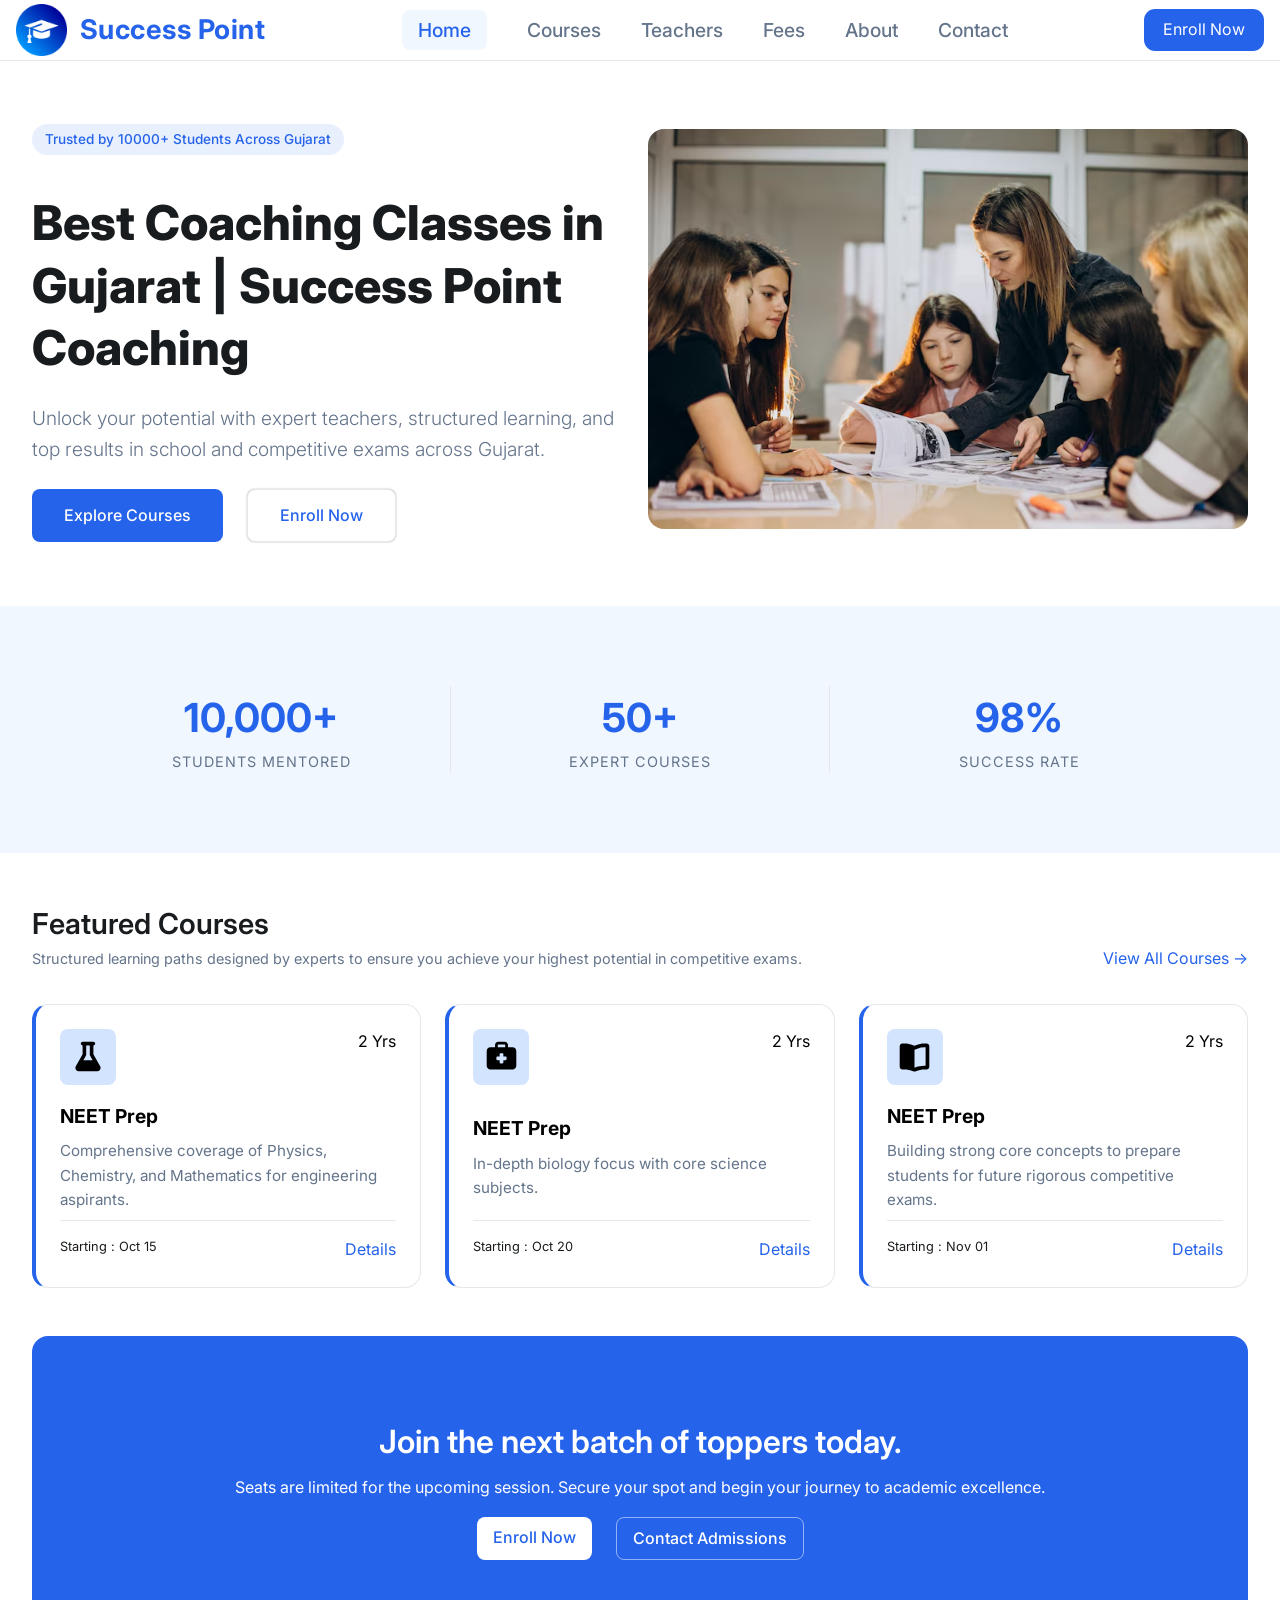
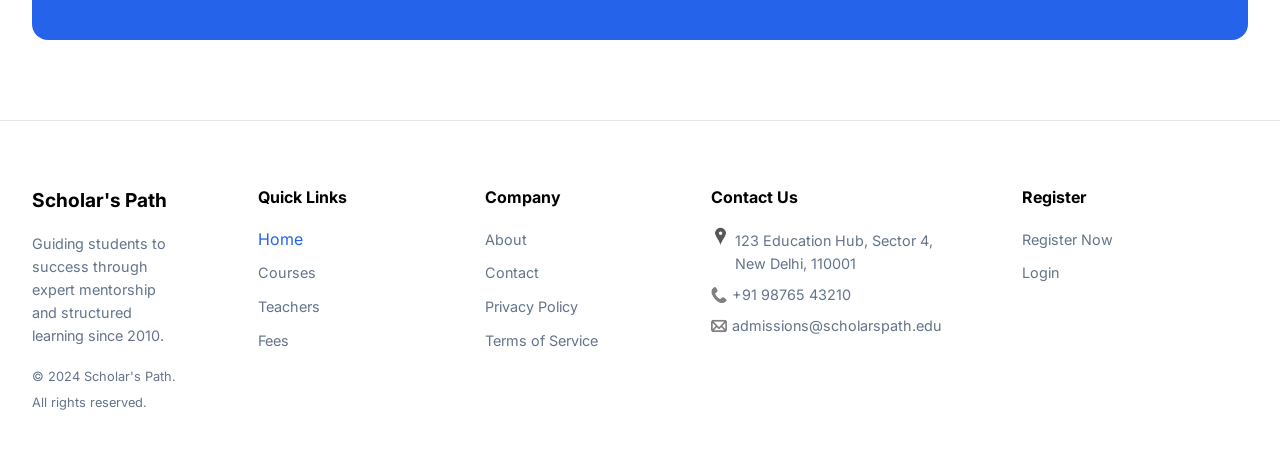
==== commit a8bda8d9: "add fees page and other changes" ====
--- a/index.html
+++ b/index.html
@@ -56,7 +56,7 @@
             </nav>
             <!--Enroll Button-->
             <div class="header-button">
-                <a href="Register and login/register.html" class="Enroll-button">Enroll Now</a>
+                <a href="Register-login/register.html" class="Enroll-button">Enroll Now</a>
             </div>
         </div>
     </header>
@@ -72,7 +72,7 @@
                     <!-- section-button -->
                     <div class="section-btn">
                         <a href="courses.html" class="explore-btn">Explore Courses</a>
-                        <a href="/Register and login/register.html" class="enroll-btn" target="_blank">Enroll Now</a>
+                        <a href="Register-login/register.html" class="enroll-btn" target="_blank">Enroll Now</a>
                     </div>
                 </div>
                 <!-- section right -->
@@ -177,7 +177,7 @@
                 your journey to academic excellence.
             </p>
             <div class="cta-buttons">
-                <a href="Register and login/register.html" class="primary-btn">Enroll Now</a>
+                <a href="Register-login/register.html" class="primary-btn">Enroll Now</a>
                 <a href="#" class="secondary-btn">Contact Admissions</a>
             </div>
         </div>
@@ -200,20 +200,20 @@
             <div class="footer-col fade-in fade-in-delay-2">
                 <h4 class="quick-title">Quick Links</h4>
                 <ul class="footer-links">
-                    <li class="footer-col-link"><a href="index.html" class="footer-col-link active">Home</a></li>
-                    <li class="footer-col-link"><a href="course.html" class="footer-col-link">Courses</a></li>
-                    <li class="footer-col-link"><a href="teachers.html" class="footer-col-link">Teachers</a></li>
-                    <li class="footer-col-link"><a href="fees.html" class="footer-col-link">Fees</a></li>
+                    <li class="footer-col-link-li"><a href="index.html" class="footer-col-link active">Home</a></li>
+                    <li class="footer-col-link-li"><a href="courses.html" class="footer-col-link">Courses</a></li>
+                    <li class="footer-col-link-li"><a href="teachers.html" class="footer-col-link">Teachers</a></li>
+                    <li class="footer-col-link-li"><a href="fees.html" class="footer-col-link">Fees</a></li>
                 </ul>
             </div>
             <!-- Company -->
             <div class="footer-col fade-in fade-in-delay-3">
                 <h4 class="quick-title">Company</h4>
                 <ul class="footer-links">
-                    <li class="footer-col-link"><a href="about.html" class="footer-col-link">About</a></li>
-                    <li class="footer-col-link"><a href="contact.html" class="footer-col-link">Contact</a></li>
-                    <li class="footer-col-link"><a href="privacy.html" class="footer-col-link">Privacy Policy</a></li>
-                    <li class="footer-col-link"><a href="terms.html" class="footer-col-link">Terms of Service</a></li>
+                    <li class="footer-col-link-li"><a href="about.html" class="footer-col-link">About</a></li>
+                    <li class="footer-col-link-li"><a href="contact.html" class="footer-col-link">Contact</a></li>
+                    <li class="footer-col-link-li"><a href="privacy.html" class="footer-col-link">Privacy Policy</a></li>
+                    <li class="footer-col-link-li"><a href="terms.html" class="footer-col-link">Terms of Service</a></li>
                 </ul>
             </div>
             <!-- Contact -->
@@ -221,14 +221,14 @@
                 <h4 class="quick-title">Contact Us</h4>
                 <ul class="footer-links">
                     <li class="footer-col-contact-link footer-contact-location">
-                        <img src="/Images/location-img.png" alt="" class="contact-img contact-location">
+                        <img src="/Images/location-img.png" alt="Expert mentor illustration" class="contact-img contact-location">
                         123 Education Hub, Sector 4, New Delhi, 110001</li>
                     <li class="footer-col-contact-link footer-contact">
                         <img src="/Images/call-img.png" alt="" class="contact-img"> 
                         +91 98765 43210
                     </li>
                     <li class="footer-col-contact-link footer-contact">
-                        <img src="/Images/email-img.png" alt="" class="contact-img">
+                        <img src="/Images/email-img.png" alt="Expert mentor illustration" class="contact-img">
                         admissions@scholarspath.edu
                     </li>
                 </ul>
@@ -237,8 +237,8 @@
             <div class="footer-col fade-in fade-in-delay-3">
                 <h4 class="quick-title">Register</h4>
                 <ul class="footer-links">
-                    <li class="footer-col-link"><a href="Register and login/register.html" class="footer-col-link">Register Now</a></li>
-                    <li class="footer-col-link"><a href="Register and login/login.html" class="footer-col-link">Login</a></li>
+                    <li class="footer-col-link-li"><a href="Register-login/register.html" class="footer-col-link">Register Now</a></li>
+                    <li class="footer-col-link-li"><a href="Register-login/login.html" class="footer-col-link">Login</a></li>
                 </ul>
             </div>
         </div>
--- a/CSS/style.css
+++ b/CSS/style.css
@@ -6,6 +6,7 @@
     --background-color: #ffffff;
     --btn-hover-color: #0053DB;
     --border-color: #E5E7EB;
+    --heading-color: #191C1E;
 }
 
 html{
@@ -62,8 +63,8 @@
 }
 
 .logo-img{
-    width: 3.5rem;
-    height: 3.5rem;
+    width: 3.2rem;
+    height: 3.2rem;
 }
 
 .logo-txt{
@@ -144,9 +145,16 @@
 
 @media screen and (max-width:450px) {
     .header-content{
-        justify-content: center;
+        justify-content: space-between;
     }
     .Enroll-button{
+        padding: 0.3rem 1rem;
+    }
+    .logo-img{
+        width: 2.5rem;
+        height: 2.5rem;
+    }
+    .logo-txt{
         display: none;
     }
 }
@@ -211,6 +219,11 @@
 
 .footer-links .active{
     color: var(--primary-color);
+    font-size: 1rem;
+}
+
+.footer-col-link-li{
+    margin-bottom: 0.5rem;
 }
 
 .footer-col-link{
@@ -218,7 +231,6 @@
     color: var(--tertiary-color);
     font-size: 0.9rem;
     transition: 0.3s;
-    margin-bottom: 0.5rem;
 }
 
 .footer-col-contact-link{
@@ -297,4 +309,10 @@
     .footer-container{
         grid-template-columns: 1fr;
     }    
+}
+
+@media screen and (max-width:500px) {
+    .footer-container{
+        padding: 3rem 1rem;
+    }    
 }
--- a/CSS/index.css
+++ b/CSS/index.css
@@ -63,7 +63,7 @@
     padding: 0.3rem 0.8rem;
     background-color: rgba(37, 99, 235, 0.1); /* light blue */
     color: var(--primary-color);
-    border-radius: 999px;
+    border-radius: 1rem;
     font-size: 0.85rem;
     font-weight: 500;
     margin-bottom: 0.8rem;
@@ -466,3 +466,24 @@
         font-size: 1.5rem;
     }
 }
+
+@media screen and (max-width:500px) {
+    .section-content{
+        padding: 0 1rem;
+    } 
+    .stats-content{
+        padding: 1rem;
+    }
+    .courses-content{
+        padding: 3rem 1rem;
+    }
+    .course-card{
+        padding: 1rem;
+    }
+    .cta-section{
+        padding: 0 1rem;
+    }
+    .cta-content{
+        padding: 1rem;
+    }
+}
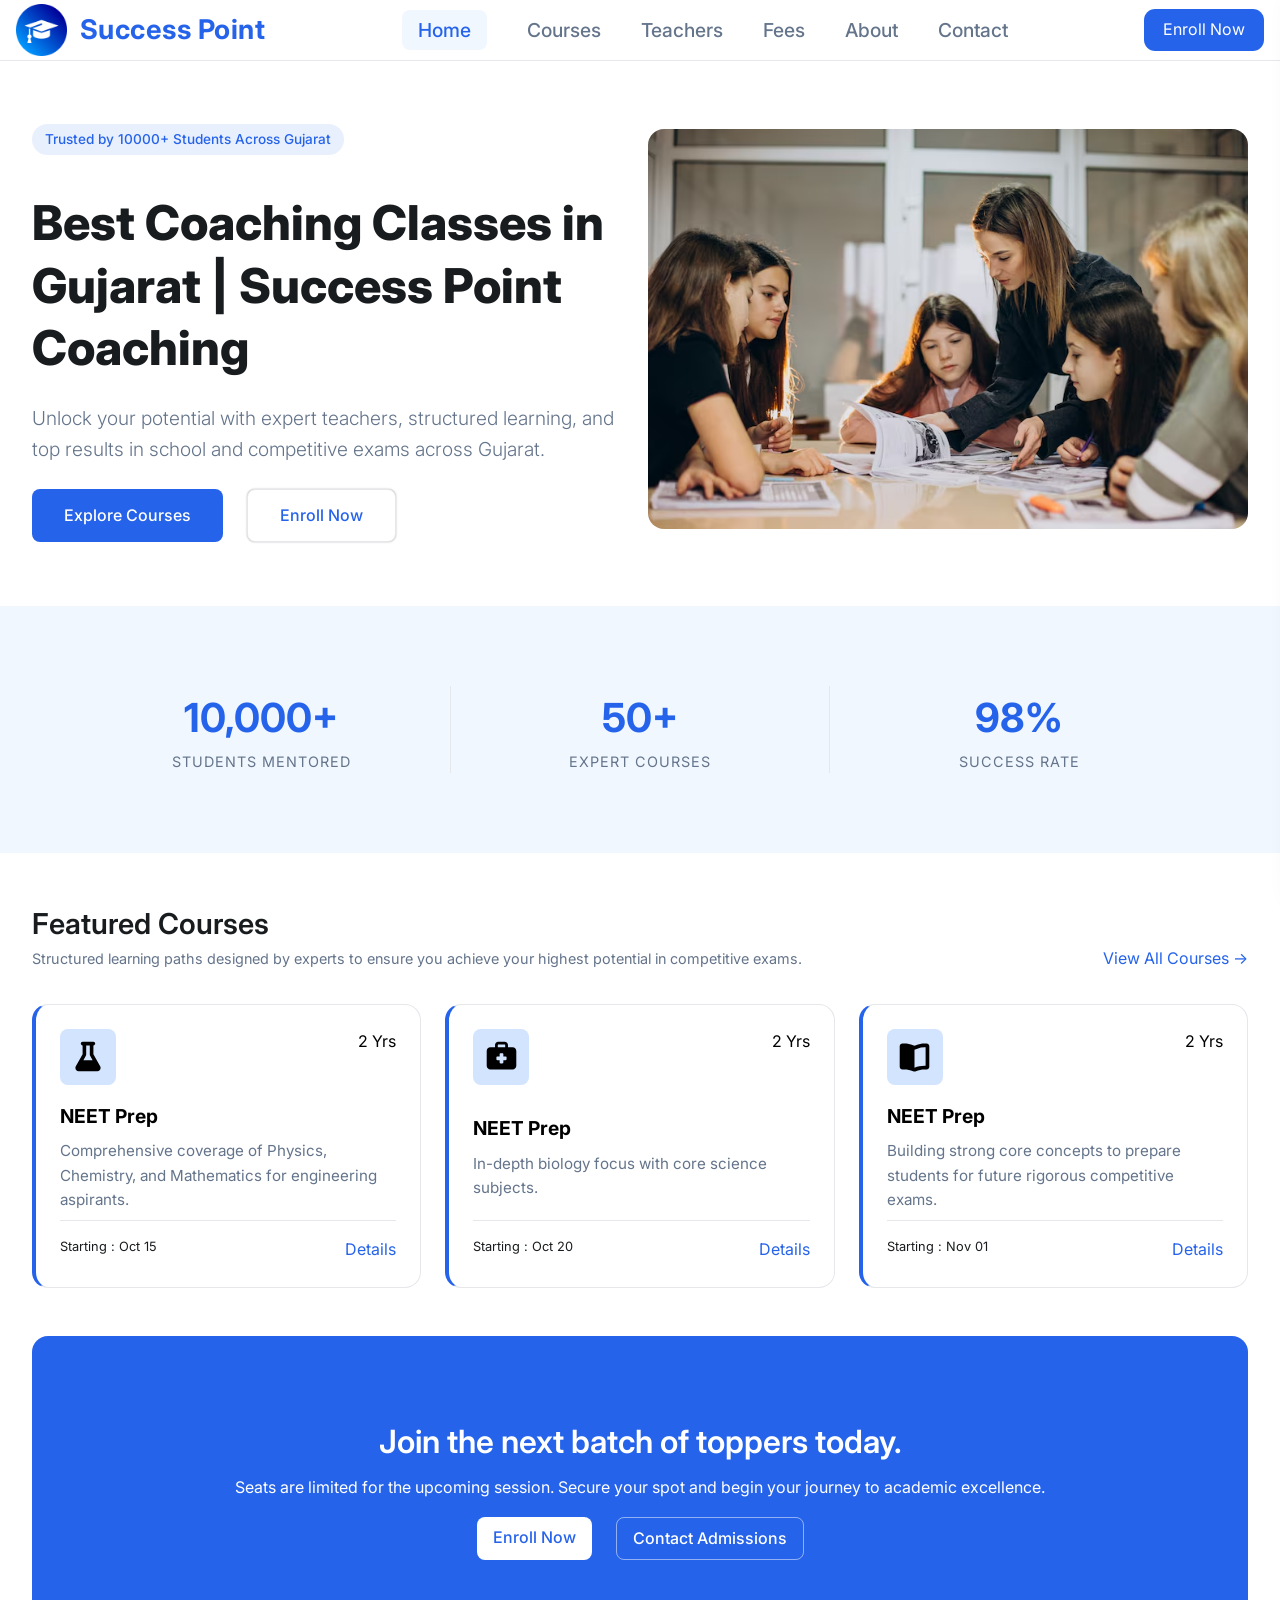
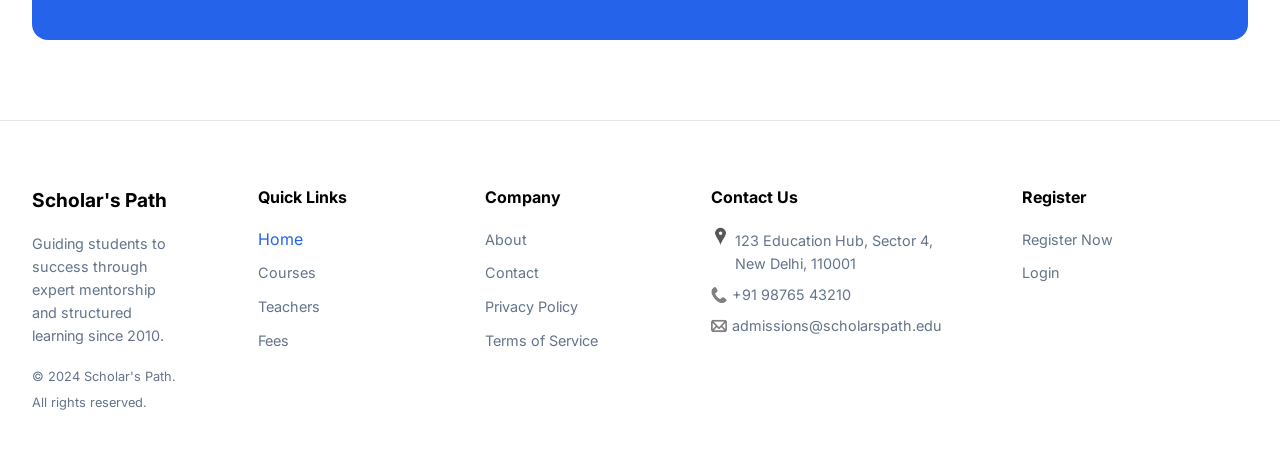
==== commit 3852e77a: "add sidebar" ====
--- a/index.html
+++ b/index.html
@@ -1,247 +1,403 @@
-<!DOCTYPE html>
+<!doctype html>
 <html lang="en">
-<head>
-    <meta charset="UTF-8">
-    <meta name="viewport" content="width=device-width, initial-scale=1.0">
-    <title>Success Point Coaching Classes in Gujarat | Best Tuition for School Students</title>
-    <link rel="stylesheet" href="/CSS/style.css">
-    <link rel="stylesheet" href="CSS/index.css">
-    <link href="https://fonts.googleapis.com/css2?family=Inter:wght@300;400;500;600;700&display=swap" rel="stylesheet">
-    <meta name="description" content="Join Success Point Coaching Classes in Gujarat for expert tuition in Maths, Science & Commerce. Online & offline classes, experienced teachers & best results for school students.">
+  <head>
+    <meta charset="UTF-8" />
+    <meta name="viewport" content="width=device-width, initial-scale=1.0" />
+    <title>
+      Success Point Coaching Classes in Gujarat | Best Tuition for School
+      Students
+    </title>
+    <link rel="stylesheet" href="/CSS/style.css" />
+    <link rel="stylesheet" href="CSS/index.css" />
+    <link rel="stylesheet" href="CSS/sidebar.css">
+    <link
+      href="https://fonts.googleapis.com/css2?family=Inter:wght@300;400;500;600;700&display=swap"
+      rel="stylesheet"
+    />
+    <meta
+      name="description"
+      content="Join Success Point Coaching Classes in Gujarat for expert tuition in Maths, Science & Commerce. Online & offline classes, experienced teachers & best results for school students."
+    />
     <!-- Favicon -->
-    <link rel="icon" type="image/png" sizes="32x32" href="/favicon/favicon-32x32.png">
-    <link rel="icon" type="image/png" sizes="16x16" href="/favicon/favicon-16x16.png">
-    <link rel="icon" type="image/png" sizes="96x96" href="/favicon/favicon-96x96.png">
+    <link
+      rel="icon"
+      type="image/png"
+      sizes="32x32"
+      href="/favicon/favicon-32x32.png"
+    />
+    <link
+      rel="icon"
+      type="image/png"
+      sizes="16x16"
+      href="/favicon/favicon-16x16.png"
+    />
+    <link
+      rel="icon"
+      type="image/png"
+      sizes="96x96"
+      href="/favicon/favicon-96x96.png"
+    />
     <!-- Android -->
-    <link rel="icon" type="image/png" sizes="192x192" href="/favicon/android-icon-192x192.png">
+    <link
+      rel="icon"
+      type="image/png"
+      sizes="192x192"
+      href="/favicon/android-icon-192x192.png"
+    />
     <!-- Apple Touch Icons -->
-    <link rel="apple-touch-icon" sizes="57x57" href="/favicon/apple-icon-57x57.png">
-    <link rel="apple-touch-icon" sizes="60x60" href="/favicon/apple-icon-60x60.png">
-    <link rel="apple-touch-icon" sizes="72x72" href="/favicon/apple-icon-72x72.png">
-    <link rel="apple-touch-icon" sizes="76x76" href="/favicon/apple-icon-76x76.png">
-    <link rel="apple-touch-icon" sizes="114x114" href="/favicon/apple-icon-114x114.png">
-    <link rel="apple-touch-icon" sizes="120x120" href="/favicon/apple-icon-120x120.png">
-    <link rel="apple-touch-icon" sizes="144x144" href="/favicon/apple-icon-144x144.png">
-    <link rel="apple-touch-icon" sizes="152x152" href="/favicon/apple-icon-152x152.png">
-    <link rel="apple-touch-icon" sizes="180x180" href="/favicon/apple-icon-180x180.png">
+    <link
+      rel="apple-touch-icon"
+      sizes="57x57"
+      href="/favicon/apple-icon-57x57.png"
+    />
+    <link
+      rel="apple-touch-icon"
+      sizes="60x60"
+      href="/favicon/apple-icon-60x60.png"
+    />
+    <link
+      rel="apple-touch-icon"
+      sizes="72x72"
+      href="/favicon/apple-icon-72x72.png"
+    />
+    <link
+      rel="apple-touch-icon"
+      sizes="76x76"
+      href="/favicon/apple-icon-76x76.png"
+    />
+    <link
+      rel="apple-touch-icon"
+      sizes="114x114"
+      href="/favicon/apple-icon-114x114.png"
+    />
+    <link
+      rel="apple-touch-icon"
+      sizes="120x120"
+      href="/favicon/apple-icon-120x120.png"
+    />
+    <link
+      rel="apple-touch-icon"
+      sizes="144x144"
+      href="/favicon/apple-icon-144x144.png"
+    />
+    <link
+      rel="apple-touch-icon"
+      sizes="152x152"
+      href="/favicon/apple-icon-152x152.png"
+    />
+    <link
+      rel="apple-touch-icon"
+      sizes="180x180"
+      href="/favicon/apple-icon-180x180.png"
+    />
     <!-- Manifest -->
-    <link rel="manifest" href="/favicon/manifest.json">
+    <link rel="manifest" href="/favicon/manifest.json" />
     <!-- Microsoft -->
-    <meta name="msapplication-TileColor" content="#ffffff">
-    <meta name="msapplication-TileImage" content="/favicon/ms-icon-144x144.png">
+    <meta name="msapplication-TileColor" content="#ffffff" />
+    <meta
+      name="msapplication-TileImage"
+      content="/favicon/ms-icon-144x144.png"
+    />
     <!-- Theme Color -->
-    <meta name="theme-color" content="#ffffff">
-</head>
-<body>
+    <meta name="theme-color" content="#ffffff" />
+  </head>
+  <body>
     <!-- header part -->
     <header class="header-container">
-        <div class="header-content">
-            <!-- Logo -->
-            <div class="logo-container">
-                <a href="#home" class="logo-content">
-                    <img src="/Images/logo.png" alt="Logo" class="logo-img">
-                    <span class="logo-txt">Success Point</span>
-                </a>
-            </div>
-             <!-- Navigation -->
-            <nav>
-                <ul class="nav-link">
-                    <li><a href="index.html" class="nav-link-txt active">Home</a></li>
-                    <li><a href="subject.html" class="nav-link-txt">Courses</a></li>
-                    <li><a href="teachers.html" class="nav-link-txt">Teachers</a></li>
-                    <li><a href="fees.html" class="nav-link-txt">Fees</a></li>
-                    <li><a href="about.html" class="nav-link-txt">About</a></li>
-                    <li><a href="contact.html" class="nav-link-txt">Contact</a></li>
-                </ul>
-            </nav>
-            <!--Enroll Button-->
-            <div class="header-button">
-                <a href="Register-login/register.html" class="Enroll-button">Enroll Now</a>
-            </div>
-        </div>
+      <div class="header-content">
+        <!-- Logo -->
+        <div class="logo-container">
+          <a href="#home" class="logo-content">
+            <img src="/Images/logo.png" alt="Logo" class="logo-img" />
+            <span class="logo-txt">Success Point</span>
+          </a>
+        </div>
+        <!-- Navigation -->
+        <nav>
+          <ul class="nav-link">
+            <li><a href="index.html" class="nav-link-txt active">Home</a></li>
+            <li><a href="subject.html" class="nav-link-txt">Courses</a></li>
+            <li><a href="teachers.html" class="nav-link-txt">Teachers</a></li>
+            <li><a href="fees.html" class="nav-link-txt">Fees</a></li>
+            <li><a href="about.html" class="nav-link-txt">About</a></li>
+            <li><a href="contact.html" class="nav-link-txt">Contact</a></li>
+          </ul>
+        </nav>
+        <!-- Mobile Menu Button -->
+        <button id="menu-btn" class="menu-btn">☰</button>
+        <!--Enroll Button-->
+        <div class="header-button">
+          <a href="Register-login/register.html" class="Enroll-button"
+            >Enroll Now</a
+          >
+        </div>
+      </div>
     </header>
+    <!-- Sidebar -->
+    <div id="sidebar" class="sidebar">
+      <button id="close-btn" class="close-btn">✖</button>
+      <ul class="sidebar-links">
+        <li class="sider-li"><a href="index.html" class="active">Home</a></li>
+        <li class="sider-li"><a href="subject.html">Courses</a></li>
+        <li class="sider-li"><a href="teachers.html">Teachers</a></li>
+        <li class="sider-li"><a href="fees.html">Fees</a></li>
+        <li class="sider-li"><a href="about.html">About</a></li>
+        <li class="sider-li"><a href="contact.html">Contact</a></li>
+        <li class="sider-li"><a href="Register-login/register.html" class="sidebar-enroll" id="sidebar-enroll"> Enroll Now</a></li>
+      </ul>
+    </div>
     <!-- section part -->
     <main class="section-container">
-        <section class="section-content">
-                <!-- section left  -->
-                <div class="section-left">
-                    <span class="tagline">Trusted by 10000+ Students Across Gujarat</span>
-                    <h1 class="section-left-title">Best Coaching Classes in Gujarat | Success Point Coaching</h1>
-                    <p class="section-left-des">Unlock your potential with expert teachers, structured learning, and top results 
-                    in school and competitive exams across Gujarat.</p>
-                    <!-- section-button -->
-                    <div class="section-btn">
-                        <a href="courses.html" class="explore-btn">Explore Courses</a>
-                        <a href="Register-login/register.html" class="enroll-btn" target="_blank">Enroll Now</a>
-                    </div>
-                </div>
-                <!-- section right -->
-                <div class="section-right">
-                    <div class="section-right-img-container">
-                        <img src="/Images/section-img.avif" alt="Students studying at Success Point Coaching Classes in Gujarat" loading="lazy" class="section-right-img">
-                    </div>
-                </div>
-        </section>
+      <section class="section-content">
+        <!-- section left  -->
+        <div class="section-left">
+          <span class="tagline">Trusted by 10000+ Students Across Gujarat</span>
+          <h1 class="section-left-title">
+            Best Coaching Classes in Gujarat | Success Point Coaching
+          </h1>
+          <p class="section-left-des">
+            Unlock your potential with expert teachers, structured learning, and
+            top results in school and competitive exams across Gujarat.
+          </p>
+          <!-- section-button -->
+          <div class="section-btn">
+            <a href="courses.html" class="explore-btn">Explore Courses</a>
+            <a
+              href="Register-login/register.html"
+              class="enroll-btn"
+              target="_blank"
+              >Enroll Now</a
+            >
+          </div>
+        </div>
+        <!-- section right -->
+        <div class="section-right">
+          <div class="section-right-img-container">
+            <img
+              src="/Images/section-img.avif"
+              alt="Students studying at Success Point Coaching Classes in Gujarat"
+              loading="lazy"
+              class="section-right-img"
+            />
+          </div>
+        </div>
+      </section>
     </main>
     <!-- achivement section -->
     <section class="stats-container" aria-label="Coaching achievements">
-        <div class="stats-content">
-            <article class="stat-item">
-                <h2 class="stat-item-title">10,000+</h2>
-                <p class="stat-item-desc">Students Mentored</p>
-            </article>
-            <article class="stat-item">
-                <h2 class="stat-item-title">50+</h2>
-                <p class="stat-item-desc">Expert Courses</p>
-            </article>
-            <article class="stat-item">
-                <h2 class="stat-item-title">98%</h2>
-                <p class="stat-item-desc">Success Rate</p>
-            </article>
-        </div>
+      <div class="stats-content">
+        <article class="stat-item">
+          <h2 class="stat-item-title">10,000+</h2>
+          <p class="stat-item-desc">Students Mentored</p>
+        </article>
+        <article class="stat-item">
+          <h2 class="stat-item-title">50+</h2>
+          <p class="stat-item-desc">Expert Courses</p>
+        </article>
+        <article class="stat-item">
+          <h2 class="stat-item-title">98%</h2>
+          <p class="stat-item-desc">Success Rate</p>
+        </article>
+      </div>
     </section>
     <!-- Featured Courses section -->
     <section class="courses-container">
-        <div class="courses-content">
-            <header class="courses-header">
-                <div class="course-header-left">
-                    <h2 class="courses-header-title">Featured Courses</h2>
-                    <p class="courses-header-desc">
-                    Structured learning paths designed by experts to ensure you achieve your highest 
-                    potential in competitive exams.
-                    </p>
-                </div>
-                <a href="#" class="view-all">View All Courses →</a>
-            </header>
-            <div class="courses-cards">
-                <!-- Card 1 -->
-                <article class="course-card">
-                    <div class="course-card-top">
-                        <div class="course-card-top-img-container">
-                            <img src="/Images/Chemistry.svg" alt="chemistry" class="course-card-top-img">
-                        </div>
-                        <span class="badge">2 Yrs</span>
-                    </div>
-                    <div class="course-card-body">
-                        <h3 class="course-card-title">NEET Prep</h3>
-                        <p class="course-card-desc">Comprehensive coverage of Physics, Chemistry, and Mathematics for engineering aspirants.</p>
-                    </div>
-                    <div class="course-footer">
-                        <span class="course-footer-span">Starting : Oct 15</span>
-                        <a href="#" class="course-footer-details">Details</a>
-                    </div>
-                </article>
-                <!-- Card 2 -->
-                <article class="course-card">
-                    <div class="course-card-top">
-                        <div class="course-card-top-img-container">
-                            <img src="/Images/medical.svg" alt="chemistry" class="course-card-top-img">
-                        </div>
-                        <span class="badge">2 Yrs</span>
-                    </div>
-                    <div class="course-card-body">
-                        <h3 class="course-card-title">NEET Prep</h3>
-                        <p class="course-card-desc">In-depth biology focus with core science subjects.</p>
-                    </div>
-                    <div class="course-footer">
-                        <span class="course-footer-span">Starting : Oct 20</span>
-                        <a href="#" class="course-footer-details">Details</a>
-                    </div>
-                </article>
-                <!-- Card 3 -->
-                <article class="course-card">
-                    <div class="course-card-top">
-                        <div class="course-card-top-img-container">
-                            <img src="/Images/book.svg" alt="chemistry" class="course-card-top-img">
-                        </div>
-                        <span class="badge">2 Yrs</span>
-                    </div>
-                    <div class="course-card-body">
-                        <h3 class="course-card-title">NEET Prep</h3>
-                        <p class="course-card-desc">Building strong core concepts to prepare students for future rigorous competitive exams.</p>
-                    </div>
-                    <div class="course-footer">
-                        <span class="course-footer-span">Starting : Nov 01</span>
-                        <a href="#" class="course-footer-details">Details</a>
-                    </div>
-                </article>
-            </div>
-        </div>
+      <div class="courses-content">
+        <header class="courses-header">
+          <div class="course-header-left">
+            <h2 class="courses-header-title">Featured Courses</h2>
+            <p class="courses-header-desc">
+              Structured learning paths designed by experts to ensure you
+              achieve your highest potential in competitive exams.
+            </p>
+          </div>
+          <a href="#" class="view-all">View All Courses →</a>
+        </header>
+        <div class="courses-cards">
+          <!-- Card 1 -->
+          <article class="course-card">
+            <div class="course-card-top">
+              <div class="course-card-top-img-container">
+                <img
+                  src="/Images/Chemistry.svg"
+                  alt="chemistry"
+                  class="course-card-top-img"
+                />
+              </div>
+              <span class="badge">2 Yrs</span>
+            </div>
+            <div class="course-card-body">
+              <h3 class="course-card-title">NEET Prep</h3>
+              <p class="course-card-desc">
+                Comprehensive coverage of Physics, Chemistry, and Mathematics
+                for engineering aspirants.
+              </p>
+            </div>
+            <div class="course-footer">
+              <span class="course-footer-span">Starting : Oct 15</span>
+              <a href="#" class="course-footer-details">Details</a>
+            </div>
+          </article>
+          <!-- Card 2 -->
+          <article class="course-card">
+            <div class="course-card-top">
+              <div class="course-card-top-img-container">
+                <img
+                  src="/Images/medical.svg"
+                  alt="chemistry"
+                  class="course-card-top-img"
+                />
+              </div>
+              <span class="badge">2 Yrs</span>
+            </div>
+            <div class="course-card-body">
+              <h3 class="course-card-title">NEET Prep</h3>
+              <p class="course-card-desc">
+                In-depth biology focus with core science subjects.
+              </p>
+            </div>
+            <div class="course-footer">
+              <span class="course-footer-span">Starting : Oct 20</span>
+              <a href="#" class="course-footer-details">Details</a>
+            </div>
+          </article>
+          <!-- Card 3 -->
+          <article class="course-card">
+            <div class="course-card-top">
+              <div class="course-card-top-img-container">
+                <img
+                  src="/Images/book.svg"
+                  alt="chemistry"
+                  class="course-card-top-img"
+                />
+              </div>
+              <span class="badge">2 Yrs</span>
+            </div>
+            <div class="course-card-body">
+              <h3 class="course-card-title">NEET Prep</h3>
+              <p class="course-card-desc">
+                Building strong core concepts to prepare students for future
+                rigorous competitive exams.
+              </p>
+            </div>
+            <div class="course-footer">
+              <span class="course-footer-span">Starting : Nov 01</span>
+              <a href="#" class="course-footer-details">Details</a>
+            </div>
+          </article>
+        </div>
+      </div>
     </section>
     <!-- CTA section -->
     <section class="cta-section">
-        <div class="cta-content">
-            <h2 class="cta-content-title">Join the next batch of toppers today.</h2>
-            <p class="cta-content-desc">
-                Seats are limited for the upcoming session. Secure your spot and begin 
-                your journey to academic excellence.
-            </p>
-            <div class="cta-buttons">
-                <a href="Register-login/register.html" class="primary-btn">Enroll Now</a>
-                <a href="#" class="secondary-btn">Contact Admissions</a>
-            </div>
-        </div>
+      <div class="cta-content">
+        <h2 class="cta-content-title">Join the next batch of toppers today.</h2>
+        <p class="cta-content-desc">
+          Seats are limited for the upcoming session. Secure your spot and begin
+          your journey to academic excellence.
+        </p>
+        <div class="cta-buttons">
+          <a href="Register-login/register.html" class="primary-btn"
+            >Enroll Now</a
+          >
+          <a href="#" class="secondary-btn">Contact Admissions</a>
+        </div>
+      </div>
     </section>
     <!--footer section-->
     <footer class="footer">
-        <div class="footer-container">
-            <!-- Left -->
-            <div class="footer-col fade-in fade-in-delay-1 footer-col-1">
-                <h3 class="footer-col-title">Scholar's Path</h3>
-                <p class="footer-col-desc">
-                    Guiding students to success through expert mentorship and structured 
-                    learning since 2010.
-                </p>
-                <span class="copyright">
-                    © 2024 Scholar's Path. All rights reserved.
-                </span>
-            </div>
-            <!-- Quick Links -->
-            <div class="footer-col fade-in fade-in-delay-2">
-                <h4 class="quick-title">Quick Links</h4>
-                <ul class="footer-links">
-                    <li class="footer-col-link-li"><a href="index.html" class="footer-col-link active">Home</a></li>
-                    <li class="footer-col-link-li"><a href="courses.html" class="footer-col-link">Courses</a></li>
-                    <li class="footer-col-link-li"><a href="teachers.html" class="footer-col-link">Teachers</a></li>
-                    <li class="footer-col-link-li"><a href="fees.html" class="footer-col-link">Fees</a></li>
-                </ul>
-            </div>
-            <!-- Company -->
-            <div class="footer-col fade-in fade-in-delay-3">
-                <h4 class="quick-title">Company</h4>
-                <ul class="footer-links">
-                    <li class="footer-col-link-li"><a href="about.html" class="footer-col-link">About</a></li>
-                    <li class="footer-col-link-li"><a href="contact.html" class="footer-col-link">Contact</a></li>
-                    <li class="footer-col-link-li"><a href="privacy.html" class="footer-col-link">Privacy Policy</a></li>
-                    <li class="footer-col-link-li"><a href="terms.html" class="footer-col-link">Terms of Service</a></li>
-                </ul>
-            </div>
-            <!-- Contact -->
-            <div class="footer-col fade-in fade-in-delay-4 footer-col-1">
-                <h4 class="quick-title">Contact Us</h4>
-                <ul class="footer-links">
-                    <li class="footer-col-contact-link footer-contact-location">
-                        <img src="/Images/location-img.png" alt="Expert mentor illustration" class="contact-img contact-location">
-                        123 Education Hub, Sector 4, New Delhi, 110001</li>
-                    <li class="footer-col-contact-link footer-contact">
-                        <img src="/Images/call-img.png" alt="" class="contact-img"> 
-                        +91 98765 43210
-                    </li>
-                    <li class="footer-col-contact-link footer-contact">
-                        <img src="/Images/email-img.png" alt="Expert mentor illustration" class="contact-img">
-                        admissions@scholarspath.edu
-                    </li>
-                </ul>
-            </div>
-            <!--Register and logo box-->
-            <div class="footer-col fade-in fade-in-delay-3">
-                <h4 class="quick-title">Register</h4>
-                <ul class="footer-links">
-                    <li class="footer-col-link-li"><a href="Register-login/register.html" class="footer-col-link">Register Now</a></li>
-                    <li class="footer-col-link-li"><a href="Register-login/login.html" class="footer-col-link">Login</a></li>
-                </ul>
-            </div>
-        </div>
+      <div class="footer-container">
+        <!-- Left -->
+        <div class="footer-col fade-in fade-in-delay-1 footer-col-1">
+          <h3 class="footer-col-title">Scholar's Path</h3>
+          <p class="footer-col-desc">
+            Guiding students to success through expert mentorship and structured
+            learning since 2010.
+          </p>
+          <span class="copyright">
+            © 2024 Scholar's Path. All rights reserved.
+          </span>
+        </div>
+        <!-- Quick Links -->
+        <div class="footer-col fade-in fade-in-delay-2">
+          <h4 class="quick-title">Quick Links</h4>
+          <ul class="footer-links">
+            <li class="footer-col-link-li">
+              <a href="index.html" class="footer-col-link active">Home</a>
+            </li>
+            <li class="footer-col-link-li">
+              <a href="courses.html" class="footer-col-link">Courses</a>
+            </li>
+            <li class="footer-col-link-li">
+              <a href="teachers.html" class="footer-col-link">Teachers</a>
+            </li>
+            <li class="footer-col-link-li">
+              <a href="fees.html" class="footer-col-link">Fees</a>
+            </li>
+          </ul>
+        </div>
+        <!-- Company -->
+        <div class="footer-col fade-in fade-in-delay-3">
+          <h4 class="quick-title">Company</h4>
+          <ul class="footer-links">
+            <li class="footer-col-link-li">
+              <a href="about.html" class="footer-col-link">About</a>
+            </li>
+            <li class="footer-col-link-li">
+              <a href="contact.html" class="footer-col-link">Contact</a>
+            </li>
+            <li class="footer-col-link-li">
+              <a href="privacy.html" class="footer-col-link">Privacy Policy</a>
+            </li>
+            <li class="footer-col-link-li">
+              <a href="terms.html" class="footer-col-link">Terms of Service</a>
+            </li>
+          </ul>
+        </div>
+        <!-- Contact -->
+        <div class="footer-col fade-in fade-in-delay-4 footer-col-1">
+          <h4 class="quick-title">Contact Us</h4>
+          <ul class="footer-links">
+            <li class="footer-col-contact-link footer-contact-location">
+              <img
+                src="/Images/location-img.png"
+                alt="Expert mentor illustration"
+                class="contact-img contact-location"
+              />
+              123 Education Hub, Sector 4, New Delhi, 110001
+            </li>
+            <li class="footer-col-contact-link footer-contact">
+              <img src="/Images/call-img.png" alt="" class="contact-img" />
+              +91 98765 43210
+            </li>
+            <li class="footer-col-contact-link footer-contact">
+              <img
+                src="/Images/email-img.png"
+                alt="Expert mentor illustration"
+                class="contact-img"
+              />
+              admissions@scholarspath.edu
+            </li>
+          </ul>
+        </div>
+        <!--Register and logo box-->
+        <div class="footer-col fade-in fade-in-delay-3">
+          <h4 class="quick-title">Register</h4>
+          <ul class="footer-links">
+            <li class="footer-col-link-li">
+              <a href="Register-login/register.html" class="footer-col-link"
+                >Register Now</a
+              >
+            </li>
+            <li class="footer-col-link-li">
+              <a href="Register-login/login.html" class="footer-col-link"
+                >Login</a
+              >
+            </li>
+          </ul>
+        </div>
+      </div>
     </footer>
-</body>
-</html>+    <script src="/javaScript/index.js"></script>
+  </body>
+</html>
--- a/CSS/style.css
+++ b/CSS/style.css
@@ -155,7 +155,7 @@
         height: 2.5rem;
     }
     .logo-txt{
-        display: none;
+        font-size: 1.2em;
     }
 }
 
--- a/CSS/sidebar.css
+++ b/CSS/sidebar.css
@@ -0,0 +1,162 @@
+:root{
+    --primary-color: #2563EB;
+    --secondary-color: #F0F7FF;
+    --tertiary-color: #64748B;
+    --neutral-color: #F8FAFC;
+    --background-color: #ffffff;
+    --btn-hover-color: #0053DB;
+    --border-color: #E5E7EB;
+    --heading-color: #191C1E;
+}
+
+/* =========================
+   MOBILE SIDEBAR
+========================= */
+
+.menu-btn{
+    display: none;
+    background: none;
+    border: none;
+    font-size: 2rem;
+    color: var(--heading-color);
+    cursor: pointer;
+}
+
+.sidebar{
+    position: fixed;
+    top: 0;
+    right: -320px;
+    width: 300px;
+    height: 100vh;
+    background: var(--background-color);
+    box-shadow: -5px 0 25px rgba(0,0,0,0.1);
+    transition: 0.3s ease;
+    z-index: 1000;
+    padding: 2rem;
+}
+
+.sidebar.active{
+    right: 0;
+}
+
+.close-btn{
+    background: none;
+    border: none;
+    font-size: 1.8rem;
+    color: var(--heading-color);
+    cursor: pointer;
+    float: right;
+}
+
+.sidebar-links{
+    list-style: none;
+    margin-top: 4rem;
+    display: flex;
+    flex-direction: column;
+    gap: 1rem;
+}
+
+.sidebar-links .sider-li{
+    width: 100%;
+}
+
+.sidebar-links a{
+    display: block;
+    text-decoration: none;
+    color: var(--heading-color);
+    font-size: 1rem;
+    font-weight: 500;
+    padding: 0.9rem 1rem;
+    transition: 0.3s;
+}
+
+.sider-li:nth-child(odd) {
+    background-color: var(--secondary-color);
+    border-radius: 0.5rem;
+    margin-top: 0.5rem;
+}
+
+.sider-li:nth-child(even) {
+    background-color: var(--neutral-color);
+    border-radius: 0.5rem;
+    margin-top: 0.5rem;
+}
+
+#sidebar-enroll{
+    margin: 0;
+    border-radius: 0.5rem;
+}
+
+.sidebar-links a:hover{
+    background: var(--secondary-color);
+    color: var(--primary-color);
+}
+
+.sidebar-enroll{
+    background: var(--primary-color);
+    color: white !important;
+    text-align: center;
+    margin-top: 1rem;
+}
+
+.sidebar-enroll:hover{
+    background: var(--btn-hover-color) !important;
+}
+
+.sider-li .active{
+    color: var(--primary-color);
+    background-color: var(--secondary-color);
+    font-size: 1.2rem;
+    font-weight: 600;
+    border-radius: 1rem;
+}
+
+/* Overlay */
+
+.sidebar-overlay{
+    position: fixed;
+    inset: 0;
+    background: rgba(0,0,0,0.4);
+    opacity: 0;
+    visibility: hidden;
+    transition: 0.3s;
+    z-index: 999;
+}
+
+.sidebar-overlay.active{
+    opacity: 1;
+    visibility: visible;
+}
+
+/* Mobile */
+
+@media (max-width: 968px){
+
+    nav{
+        display: none;
+    }
+
+    .header-button{
+        display: none;
+    }
+
+    .menu-btn{
+        display: block;
+    }
+
+    .header-content{
+        justify-content: space-between;
+    }
+}
+
+@media (max-width: 400px){
+
+    .sidebar{
+        width: 260px;
+        padding: 1.5rem;
+    }
+
+    .sidebar-links a{
+        font-size: 0.95rem;
+    }
+}
